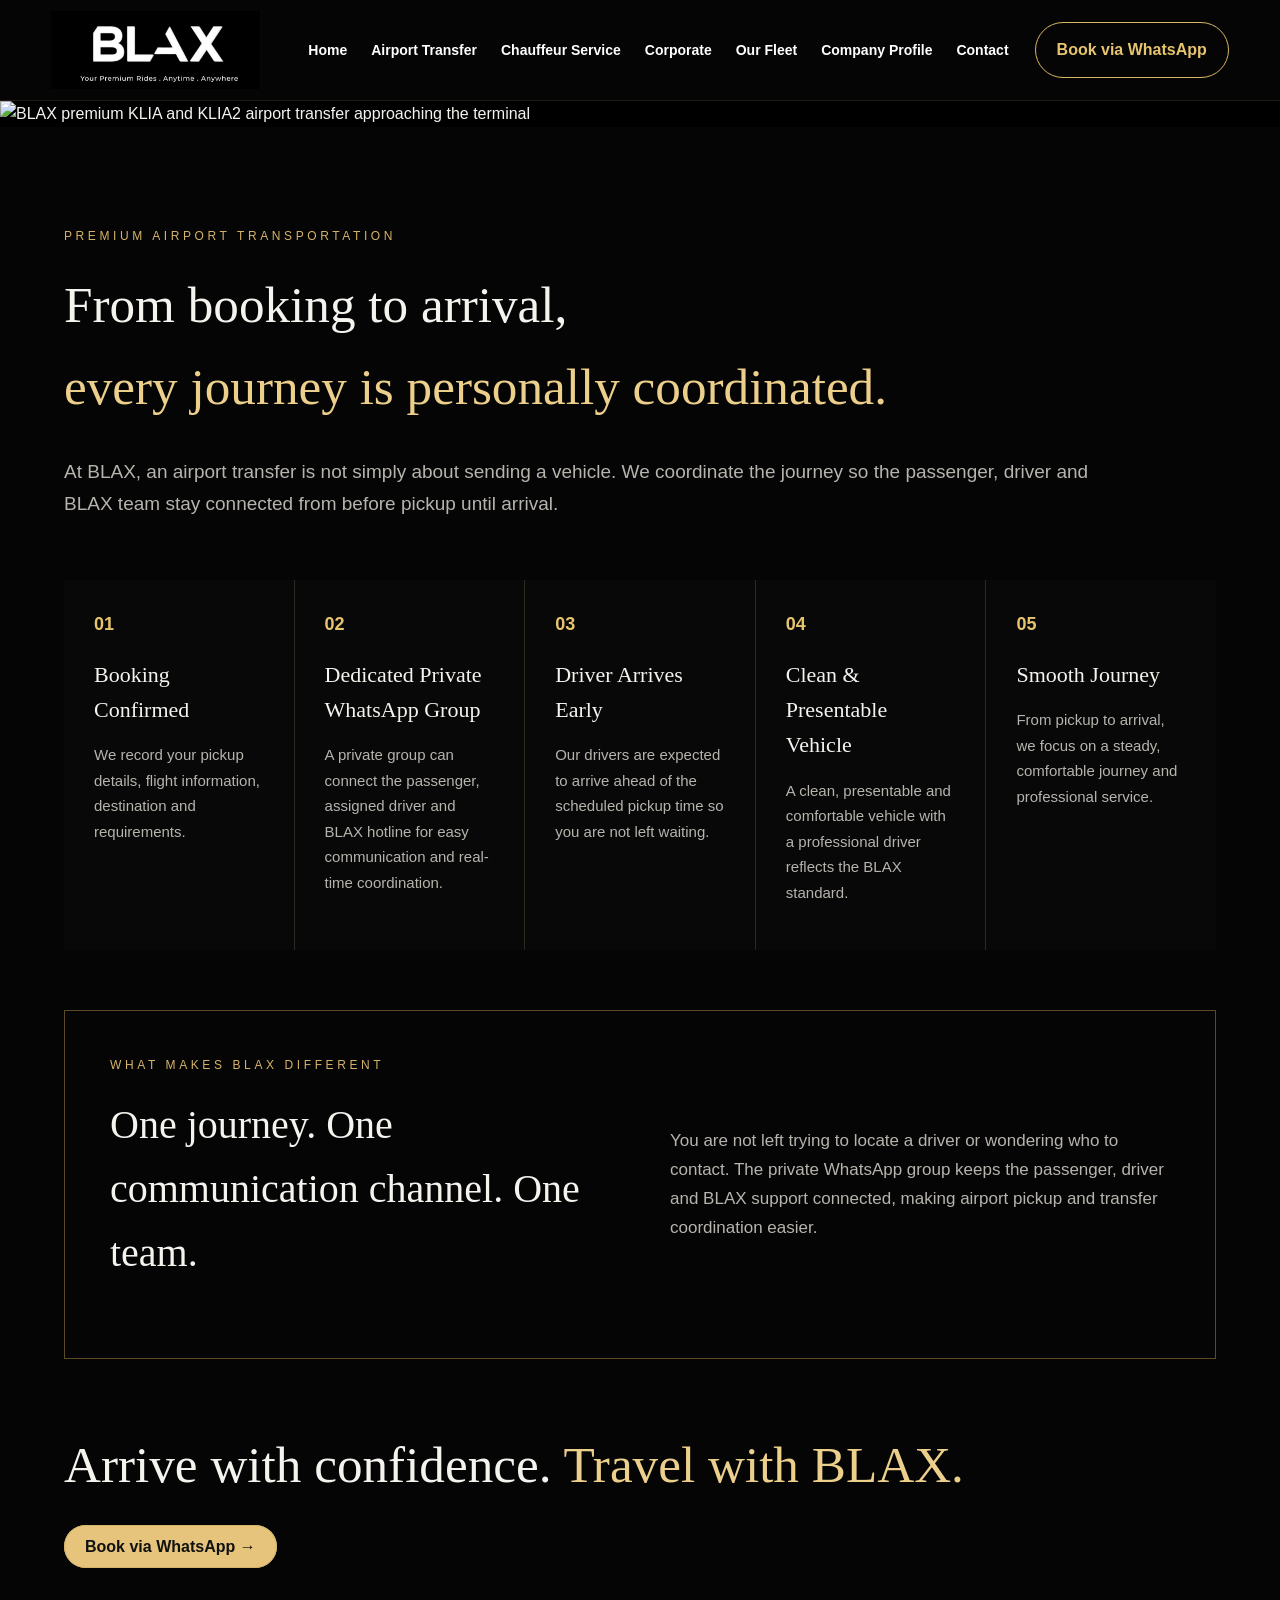
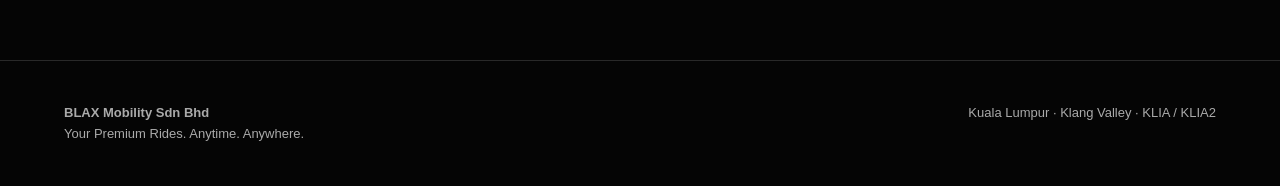
==== airport-transfer.html @ 83375ed2 "BLAX Website Version 6" ====
<!doctype html><html><head><meta charset="utf-8"><meta name="viewport" content="width=device-width,initial-scale=1"><title>KLIA Airport Transfer | BLAX Mobility</title><meta name="description" content="Pre-book a comfortable private airport ride between Kuala Lumpur, Klang Valley and KLIA / KLIA2."><link rel="stylesheet" href="styles.css"></head><body>
<header class="v6-header">
  <div class="v6-nav">
    <a class="v6-logo" href="index.html"><img src="assets/blax-logo.jpg" alt="BLAX Mobility"></a>
    <nav>
      <a href="index.html">Home</a>
      <a href="airport-transfer.html">Airport Transfer</a>
      <a href="chauffeur.html">Chauffeur Service</a>
      <a href="corporate.html">Corporate</a>
      <a href="fleet.html">Our Fleet</a>
      <a href="company-profile.html">Company Profile</a>
      <a href="contact.html">Contact</a>
    </nav>
    <a class="v6-wa" href="https://wa.me/60189708896?text=Hi%20BLAX%2C%20I%20would%20like%20to%20book%20a%20ride.%0APickup%3A%0ADestination%3A%0ADate%3A%0ATime%3A%0APassengers%3A">Book via WhatsApp</a>
  </div>
</header>
<main>
<section class="v6-visual-hero"><img src="assets/airport-transfer-premium.png" alt="BLAX premium KLIA and KLIA2 airport transfer approaching the terminal"></section>
<section class="v6-content"><div class="wrap content">
<div class="eyebrow">Premium Airport Transportation</div>
<h2>From booking to arrival,<br><span class="gold">every journey is personally coordinated.</span></h2>
<p>At BLAX, an airport transfer is not simply about sending a vehicle. We coordinate the journey so the passenger, driver and BLAX team stay connected from before pickup until arrival.</p>
<div class="v6-process">
<div><b>01</b><h3>Booking Confirmed</h3><p>We record your pickup details, flight information, destination and requirements.</p></div>
<div><b>02</b><h3>Dedicated Private WhatsApp Group</h3><p>A private group can connect the passenger, assigned driver and BLAX hotline for easy communication and real-time coordination.</p></div>
<div><b>03</b><h3>Driver Arrives Early</h3><p>Our drivers are expected to arrive ahead of the scheduled pickup time so you are not left waiting.</p></div>
<div><b>04</b><h3>Clean & Presentable Vehicle</h3><p>A clean, presentable and comfortable vehicle with a professional driver reflects the BLAX standard.</p></div>
<div><b>05</b><h3>Smooth Journey</h3><p>From pickup to arrival, we focus on a steady, comfortable journey and professional service.</p></div>
</div>
<div class="v6-difference"><div><div class="eyebrow">What Makes BLAX Different</div><h2>One journey. One communication channel. One team.</h2></div>
<p>You are not left trying to locate a driver or wondering who to contact. The private WhatsApp group keeps the passenger, driver and BLAX support connected, making airport pickup and transfer coordination easier.</p></div>
<h2 class="v6-final">Arrive with confidence. <span class="gold">Travel with BLAX.</span></h2>
<a class="btn primary" href="https://wa.me/60189708896?text=Hi%20BLAX%2C%20I%20would%20like%20to%20book%20a%20ride.%0APickup%3A%0ADestination%3A%0ADate%3A%0ATime%3A%0APassengers%3A">Book via WhatsApp →</a>
</div></section>
</main><footer><div class="wrap foot"><div><b>BLAX Mobility Sdn Bhd</b><br>Your Premium Rides. Anytime. Anywhere.</div><div>Kuala Lumpur · Klang Valley · KLIA / KLIA2</div></div></footer></body></html>
---- styles.css ----
*{box-sizing:border-box}body{margin:0;background:#050505;color:#f5f3ee;font-family:Arial,sans-serif;line-height:1.6}a{color:inherit;text-decoration:none}.wrap{width:min(1180px,92%);margin:auto}header{position:fixed;z-index:20;inset:0 0 auto;background:linear-gradient(#050505f5,#050505b0,transparent)}.nav{height:86px;display:flex;align-items:center;gap:25px}.brand{margin-right:auto}.brand img{width:150px;height:58px;object-fit:cover}nav{display:flex;gap:23px;font-size:14px}.book,.btn{border:1px solid #d6b36a;border-radius:30px;padding:12px 20px}.book{color:#f0d392}.primary{background:#e6c47b;color:#111;font-weight:bold}.hero{min-height:760px;display:flex;align-items:center;position:relative;background:#070707}.hero:before{content:"";position:absolute;inset:0;background:linear-gradient(90deg,#000 0%,#000d 36%,#0004 72%),url('assets/hero-concept.png') center/cover no-repeat}.hero:after{content:"";position:absolute;inset:auto 0 0;height:160px;background:linear-gradient(transparent,#050505)}.hero-content{position:relative;z-index:2;max-width:730px;padding-top:80px}.eyebrow{color:#d6b36a;letter-spacing:.3em;text-transform:uppercase;font-size:12px}h1,h2,h3{font-family:Georgia,serif;font-weight:400}h1{font-size:68px;line-height:1.03;margin:18px 0}.gold{color:#edcf8c}.hero p{font-size:19px;color:#ddd}.actions{display:flex;gap:14px;margin:30px 0 42px}.trust{display:grid;grid-template-columns:repeat(4,1fr);gap:18px;font-size:13px}.trust strong{display:block}.trust span,p{color:#b7b4ae}section{padding:90px 0}.section-head{text-align:center;max-width:760px;margin:0 auto 50px}.section-head h2{font-size:45px;margin:10px}.services{display:grid;grid-template-columns:repeat(4,1fr);border-block:1px solid #292929}.service{padding:35px 25px;border-right:1px solid #292929}.service:last-child{border:0}.service h3{font-size:24px}.icon,.learn{color:#e3c27b}.split{display:grid;grid-template-columns:1fr 1fr;gap:60px;align-items:center}.photo{height:450px;border:1px solid #302919;background:radial-gradient(circle at 60% 35%,#423318,#0a0a0a 60%);display:grid;place-items:center;color:#b89b60;letter-spacing:.18em;font-size:12px}.copy h2{font-size:46px;line-height:1.1}.fleet{background:#090909}.fleet-grid{display:grid;grid-template-columns:repeat(4,1fr);gap:18px}.car{border:1px solid #292929;padding:20px}.car-img{height:135px;background:#0c0c0c;display:grid;place-items:center;color:#7d6b47;font-size:11px;margin:-20px -20px 18px}.profile{background:linear-gradient(120deg,#090909,#151109)}.profile-card{border:1px solid #302919;padding:48px;display:grid;grid-template-columns:1.2fr .8fr;gap:50px}.profile-card h2{font-size:44px}.fact{border-top:1px solid #292929;padding:15px 0}.fact span{display:block;color:#aaa;font-size:12px}.cta{text-align:center;padding:105px 0;background:radial-gradient(circle,#251c0d,#070707 55%)}.cta h2{font-size:50px}.page-hero{padding:180px 0 90px;background:radial-gradient(circle at 75% 30%,#30230e,#080808 45%)}.page-hero h1{font-size:58px}.content{max-width:850px}.content h2{font-size:36px}footer{padding:42px 0;border-top:1px solid #292929;color:#aaa;font-size:13px}.foot{display:flex;justify-content:space-between}@media(max-width:900px){nav{display:none}h1{font-size:48px}.trust,.services,.fleet-grid{grid-template-columns:1fr 1fr}.split,.profile-card{grid-template-columns:1fr}}@media(max-width:560px){h1{font-size:40px}.trust,.services,.fleet-grid{grid-template-columns:1fr}.actions{flex-direction:column;align-items:flex-start}.service{border-right:0;border-bottom:1px solid #292929}}
/* BLAX V2 full-screen premium overrides */
.wrap{width:100%;max-width:none;padding-left:5vw;padding-right:5vw}
.nav{height:118px}
.brand img{width:245px;height:92px}
.hero{min-height:100vh}
.hero:before{background:radial-gradient(circle at 78% 42%,#38280f 0,#11100d 28%,#050505 68%)}
.hero-content{max-width:1050px;padding-top:115px}
h1{font-size:clamp(68px,6vw,108px);line-height:.98}
.hero p{font-size:21px;max-width:800px}
section{padding:120px 0}
.section-head{max-width:1000px}
.section-head h2{font-size:clamp(50px,4vw,72px)}
.services{width:100%}
.service{padding:52px 38px;min-height:330px}
.split{gap:7vw}
.photo{height:650px}
.copy h2{font-size:clamp(52px,4.5vw,80px)}
.fleet-grid{gap:24px}
.car{min-height:360px}
.car-img{height:220px}
.profile-card{padding:70px;gap:70px}
.profile-card h2{font-size:clamp(52px,4vw,74px)}
.cta{min-height:620px}
.cta h2{font-size:clamp(58px,5vw,90px)}
@media(max-width:900px){.brand img{width:175px;height:66px}.hero-content{max-width:100%}h1{font-size:48px}.photo{height:420px}}

/* V3 signature hero — exact approved visual */
.signature-hero{position:relative;width:100%;padding:0;background:#000;overflow:hidden}
.signature-hero>img{display:block;width:100%;height:auto;min-height:100vh;object-fit:cover;object-position:top center}
.signature-wa{position:absolute;display:block;z-index:5;border-radius:999px}
.signature-wa-top{top:1.7%;right:4.1%;width:14.5%;height:6.4%}
.signature-wa-main{top:43.0%;left:4.7%;width:16.7%;height:7.0%}
.seo-hero-copy{position:absolute;width:1px;height:1px;overflow:hidden;clip:rect(0,0,0,0);white-space:nowrap}
.about-v3{padding:105px 0}
.about-v3 .about-grid{align-items:center}
.about-v3 .about-visual{min-height:520px;text-align:center}
.about-visual span{display:block;color:#d9b663;letter-spacing:.3em;font-size:13px;margin-bottom:22px}
.about-visual strong{display:block;font-family:Georgia,serif;font-size:42px;font-weight:400;line-height:1.15;color:#f7f4ed}
@media(max-width:900px){
 .signature-hero>img{min-height:0;width:150%;max-width:none;transform:translateX(-17%)}
 .signature-wa-top{top:1.7%;right:0;width:22%;height:6%}
 .signature-wa-main{top:43%;left:0;width:25%;height:7%}
 .about-v3 .about-visual{min-height:360px}
}

/* BLAX V4 — same signature background with real clickable website UI */
.v4-header{position:absolute;top:0;left:0;right:0;z-index:100;background:linear-gradient(180deg,rgba(0,0,0,.92),rgba(0,0,0,.60),transparent)}
.v4-nav{height:118px;width:100%;padding:0 4vw;display:flex;align-items:center;gap:28px}
.v4-brand{margin-right:auto;display:block;position:relative;z-index:3}
.v4-brand img{display:block;width:245px;height:92px;object-fit:cover;object-position:center}
.v4-links{display:flex;align-items:center;gap:clamp(16px,1.45vw,30px);font-size:15px;white-space:nowrap}
.v4-links a{color:#fff;transition:.2s}.v4-links a:hover{color:#f0d28b}
.v4-top-wa{border:1px solid #d9b663;color:#f0d28b;border-radius:999px;padding:14px 22px;white-space:nowrap}
.v4-hero{position:relative;min-height:100vh;padding:0;overflow:hidden;background:#030303}
.v4-bg{position:absolute;inset:0;background-image:url("assets/blax-signature-hero.png");background-size:cover;background-position:center top}
.v4-shade{position:absolute;inset:0;background:linear-gradient(90deg,rgba(0,0,0,.96) 0%,rgba(0,0,0,.80) 31%,rgba(0,0,0,.28) 58%,rgba(0,0,0,.08) 100%)}
.v4-copy{position:relative;z-index:5;width:min(920px,58vw);padding-top:clamp(245px,26vh,330px);margin-left:5vw}
.v4-copy .eyebrow{font-size:14px;letter-spacing:.34em}
.v4-copy h1{font-size:clamp(68px,5.8vw,108px);line-height:.98;margin:25px 0 28px;color:#f7f4ed;text-shadow:0 3px 22px rgba(0,0,0,.65)}
.v4-copy h1 span{color:#f0d28b}
.v4-copy p{max-width:800px;color:#eee;font-size:clamp(18px,1.2vw,22px);line-height:1.55;text-shadow:0 2px 12px #000}
.v4-actions{display:flex;gap:16px;margin-top:34px}
.v4-primary,.v4-secondary{border-radius:999px;padding:16px 26px;font-weight:700}
.v4-primary{background:linear-gradient(135deg,#f0d28b,#d7ad55);color:#111}
.v4-secondary{border:1px solid #d9b663;color:#fff;background:rgba(0,0,0,.38)}
@media(max-width:1150px){.v4-links{display:none}.v4-copy{width:78vw}.v4-brand img{width:190px;height:72px}}
@media(max-width:700px){.v4-nav{height:90px}.v4-brand img{width:160px;height:60px}.v4-top-wa{font-size:12px;padding:10px 13px}.v4-bg{background-position:62% top}.v4-shade{background:rgba(0,0,0,.62)}.v4-copy{width:90vw;margin-left:5vw;padding-top:190px}.v4-copy h1{font-size:48px}.v4-actions{flex-direction:column;align-items:flex-start}}

/* V5: all hero/navigation controls are real HTML links */
.live-header{position:absolute;z-index:1000;top:0;left:0;right:0;background:linear-gradient(180deg,rgba(0,0,0,.96),rgba(0,0,0,.72),transparent)}
.live-nav{height:112px;padding:0 3.5vw;display:flex;align-items:center;gap:26px}
.live-logo{margin-right:auto;display:block}.live-logo img{width:235px;height:88px;display:block;object-fit:cover}
.live-links{display:flex;align-items:center;gap:clamp(15px,1.35vw,27px);white-space:nowrap}
.live-links a{font:600 15px/1 Arial,sans-serif;color:#fff;padding:14px 0;border-bottom:2px solid transparent}
.live-links a:hover{color:#f0d28b;border-bottom-color:#d9b663}
.live-wa-top{font:700 15px Arial,sans-serif;color:#f0d28b;border:1px solid #d9b663;border-radius:999px;padding:15px 23px;white-space:nowrap}
.live-hero{position:relative;min-height:100vh;padding:0;background:#030303;overflow:hidden}
.live-photo{position:absolute;inset:0;background:url("assets/blax-hero-clean.jpg") center/cover no-repeat;transform:scale(1.03)}
.live-overlay{position:absolute;inset:0;background:linear-gradient(90deg,rgba(0,0,0,.98) 0%,rgba(0,0,0,.90) 28%,rgba(0,0,0,.44) 55%,rgba(0,0,0,.08) 100%)}
.live-copy{position:relative;z-index:5;margin-left:4.5vw;padding-top:230px;width:min(940px,58vw)}
.live-copy h1{font-size:clamp(70px,5.9vw,110px);line-height:.98;margin:24px 0 28px;color:#f8f5ef;text-shadow:0 3px 18px #000}
.live-copy h1 span{color:#f0d28b}.live-copy p{font-size:21px;line-height:1.55;max-width:780px;color:#f1f1ef;text-shadow:0 2px 12px #000}
.live-actions{display:flex;gap:16px;margin:34px 0 50px}.live-primary,.live-secondary{font-weight:800;border-radius:999px;padding:16px 27px}
.live-primary{background:linear-gradient(135deg,#f0d28b,#d7ad55);color:#111}.live-secondary{border:1px solid #d9b663;background:rgba(0,0,0,.48);color:#fff}
.live-trust{display:grid;grid-template-columns:repeat(4,1fr);gap:28px;max-width:980px}.live-trust b{display:block;color:#fff}.live-trust small{display:block;color:#c7c4bc;margin-top:5px}
@media(max-width:1180px){.live-links{display:none}.live-copy{width:80vw}.live-logo img{width:190px;height:72px}}
@media(max-width:700px){.live-nav{height:88px}.live-logo img{width:155px;height:58px}.live-wa-top{font-size:11px;padding:10px 12px}.live-photo{background-position:64% center}.live-overlay{background:rgba(0,0,0,.64)}.live-copy{width:90vw;margin-left:5vw;padding-top:175px}.live-copy h1{font-size:47px}.live-copy p{font-size:17px}.live-actions{flex-direction:column;align-items:flex-start}.live-trust{grid-template-columns:1fr 1fr}}

/* BLAX V6 interior-page system */
.v6-header{position:relative;z-index:100;background:#050505;border-bottom:1px solid #201d17}
.v6-nav{min-height:100px;padding:0 4vw;display:flex;align-items:center;gap:26px}
.v6-logo{margin-right:auto}.v6-logo img{width:210px;height:78px;object-fit:cover;display:block}
.v6-nav nav{display:flex;gap:24px;align-items:center;white-space:nowrap}
.v6-nav nav a{color:#fff;font:600 14px Arial,sans-serif}.v6-nav nav a:hover{color:#e7c46e}
.v6-wa{border:1px solid #d9b663;color:#e7c46e;border-radius:999px;padding:14px 21px;font-weight:700;white-space:nowrap}
.v6-visual-hero{padding:0;background:#000}.v6-visual-hero img{display:block;width:100%;height:auto}
.v6-content{padding:100px 0;background:#050505}.v6-content .content{max-width:1500px}
.v6-content h2{font-size:clamp(46px,4vw,72px);margin:18px 0 28px}.v6-content p{font-size:19px;line-height:1.7;max-width:1050px}
.v6-three{display:grid;grid-template-columns:repeat(3,1fr);gap:1px;background:#2c2923;margin:55px 0}
.v6-three>div{background:#080808;padding:38px}.v6-three h3{font-size:26px}
.v6-process{display:grid;grid-template-columns:repeat(5,1fr);gap:1px;background:#2c2923;margin:60px 0}
.v6-process>div{background:#080808;padding:30px}.v6-process b{color:#e7c46e;font-size:18px}.v6-process h3{font-size:22px;margin:18px 0 10px}.v6-process p{font-size:15px}
.v6-difference{border:1px solid #5c4a25;padding:45px;display:grid;grid-template-columns:1fr 1fr;gap:60px;align-items:center;margin:50px 0}
.v6-difference h2{font-size:40px}.v6-difference p{font-size:17px}
.v6-final{margin-top:65px!important}
.v6-fleet{display:grid;grid-template-columns:repeat(4,1fr);gap:1px;background:#2c2923;margin:55px 0}
.v6-fleet>div{background:#080808;padding:35px}.v6-fleet h3{font-size:28px;margin-bottom:8px}.v6-fleet strong{display:block;color:#e7c46e;text-transform:uppercase;letter-spacing:.14em;margin-bottom:20px}.v6-fleet p{font-size:16px}
@media(max-width:1000px){.v6-nav nav{display:none}.v6-three,.v6-process,.v6-fleet{grid-template-columns:1fr 1fr}.v6-difference{grid-template-columns:1fr}}
@media(max-width:650px){.v6-logo img{width:155px;height:58px}.v6-wa{font-size:11px;padding:10px}.v6-three,.v6-process,.v6-fleet{grid-template-columns:1fr}.v6-content{padding:65px 0}}
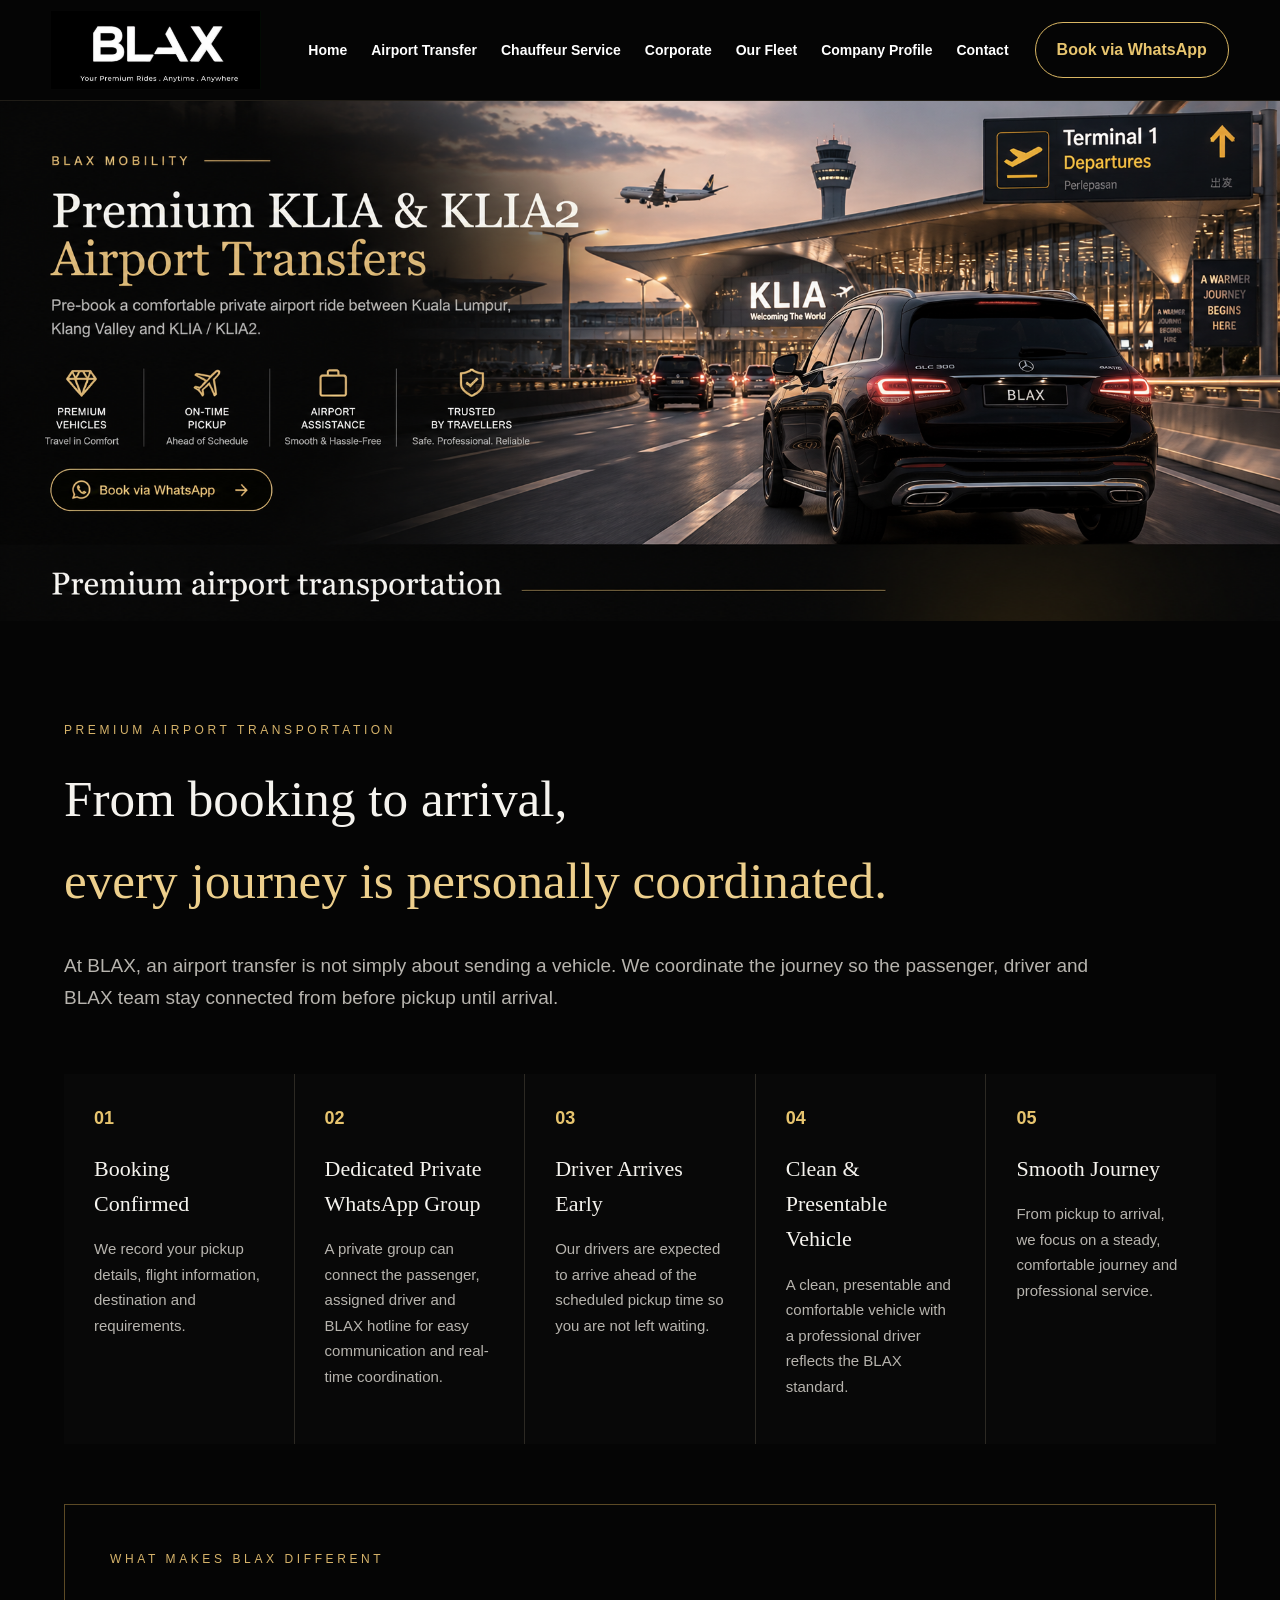
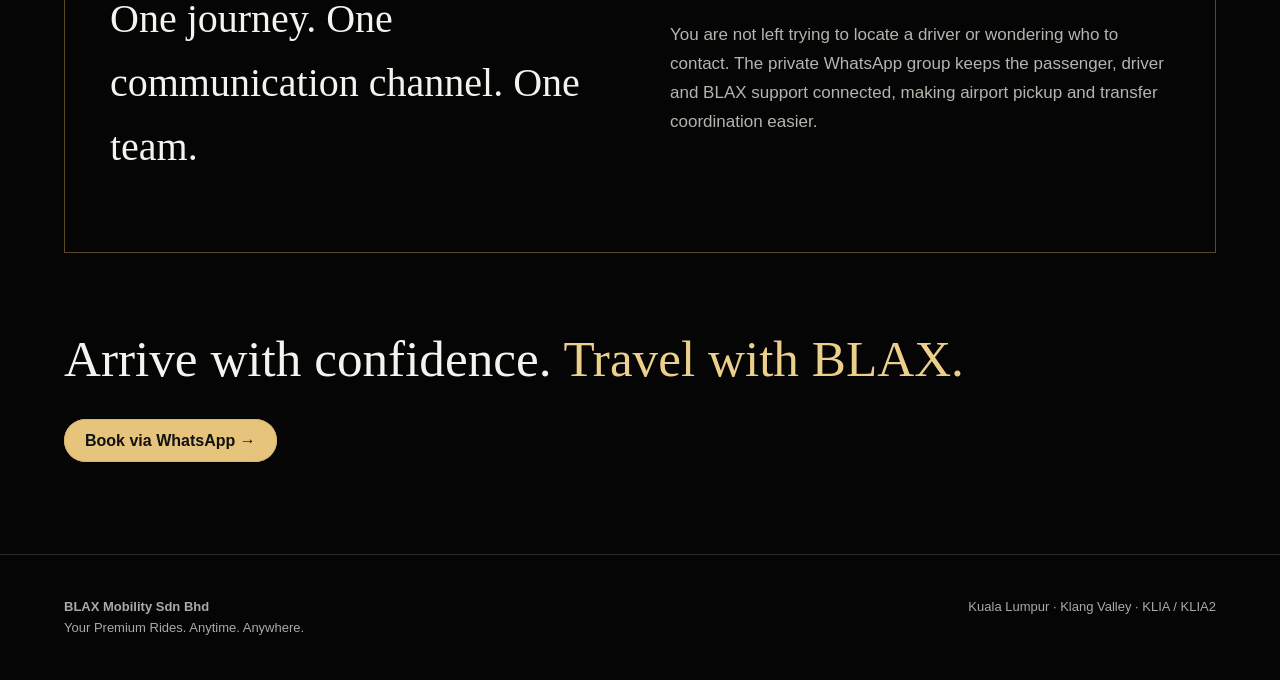
==== commit b1602ff6: "BLAX Version 6.1 - Fix Premium Images" ====
--- a/airport-transfer.html
+++ b/airport-transfer.html
@@ -15,7 +15,7 @@
   </div>
 </header>
 <main>
-<section class="v6-visual-hero"><img src="assets/airport-transfer-premium.png" alt="BLAX premium KLIA and KLIA2 airport transfer approaching the terminal"></section>
+<section class="v6-visual-hero"><img src="airport-transfer-premium.png" alt="BLAX premium KLIA and KLIA2 airport transfer approaching the terminal"></section>
 <section class="v6-content"><div class="wrap content">
 <div class="eyebrow">Premium Airport Transportation</div>
 <h2>From booking to arrival,<br><span class="gold">every journey is personally coordinated.</span></h2>
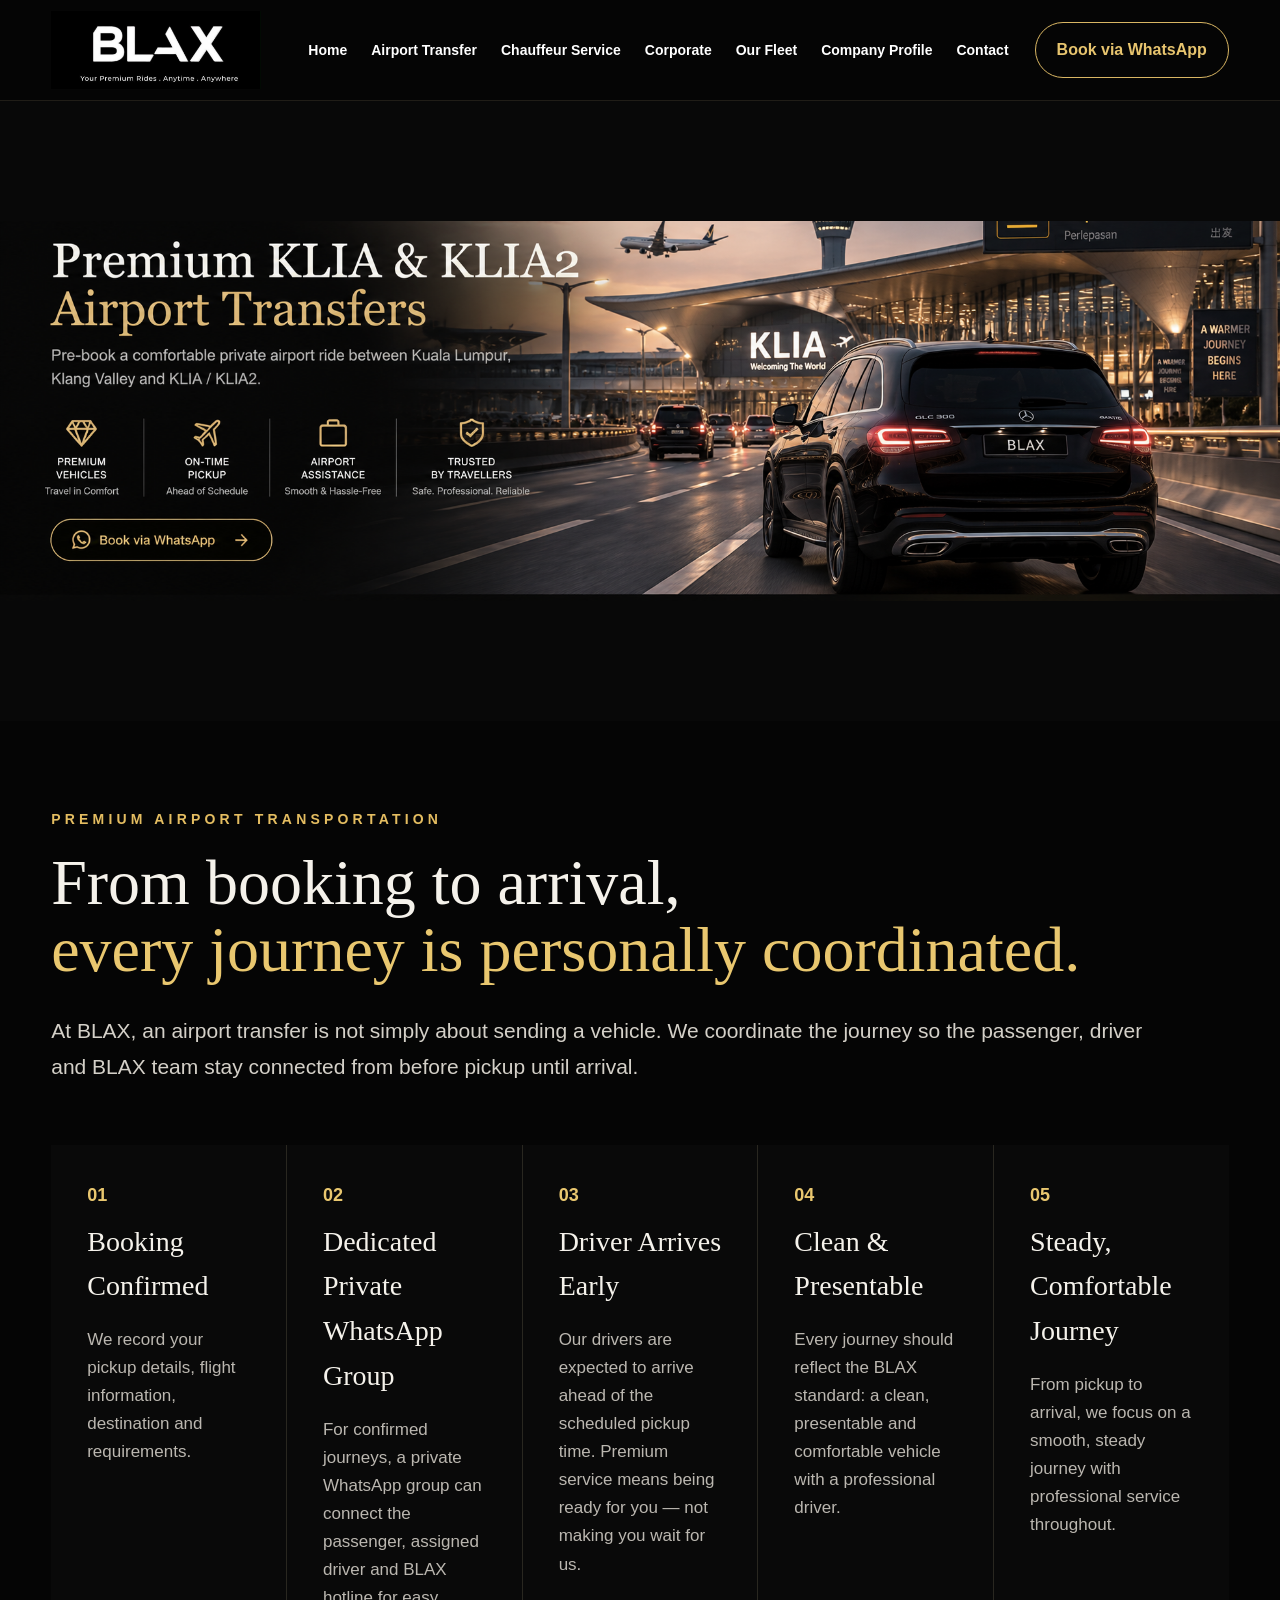
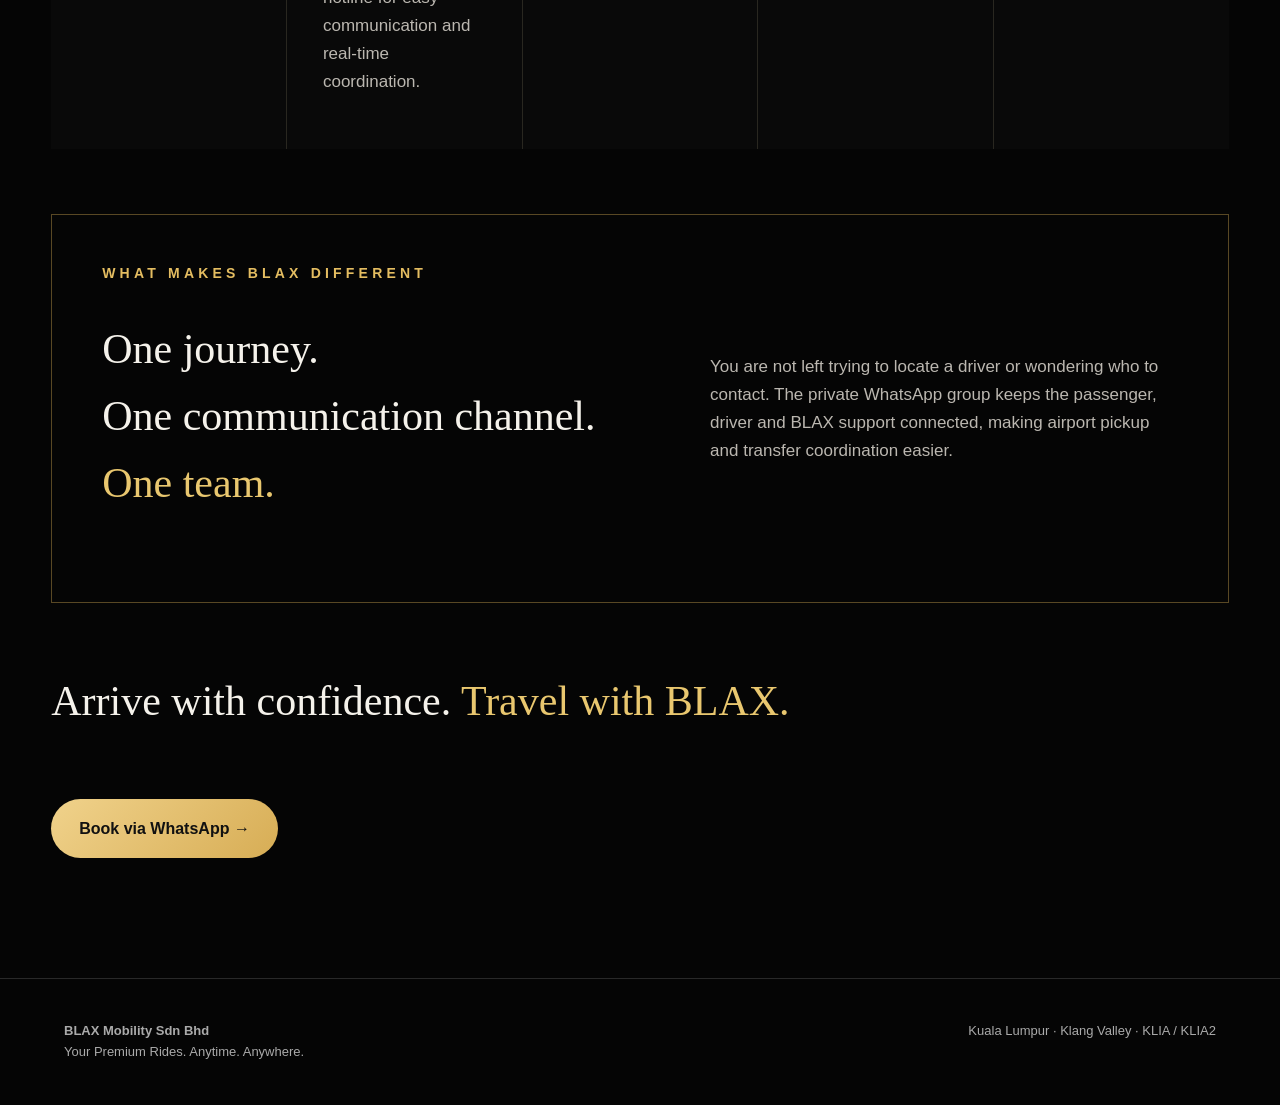
==== commit 60b7fe9b: "BLAX Version 7 - Photos and Full Content Fix" ====
--- a/airport-transfer.html
+++ b/airport-transfer.html
@@ -14,22 +14,27 @@
     <a class="v6-wa" href="https://wa.me/60189708896?text=Hi%20BLAX%2C%20I%20would%20like%20to%20book%20a%20ride.%0APickup%3A%0ADestination%3A%0ADate%3A%0ATime%3A%0APassengers%3A">Book via WhatsApp</a>
   </div>
 </header>
+
 <main>
-<section class="v6-visual-hero"><img src="airport-transfer-premium.png" alt="BLAX premium KLIA and KLIA2 airport transfer approaching the terminal"></section>
-<section class="v6-content"><div class="wrap content">
-<div class="eyebrow">Premium Airport Transportation</div>
-<h2>From booking to arrival,<br><span class="gold">every journey is personally coordinated.</span></h2>
-<p>At BLAX, an airport transfer is not simply about sending a vehicle. We coordinate the journey so the passenger, driver and BLAX team stay connected from before pickup until arrival.</p>
-<div class="v6-process">
-<div><b>01</b><h3>Booking Confirmed</h3><p>We record your pickup details, flight information, destination and requirements.</p></div>
-<div><b>02</b><h3>Dedicated Private WhatsApp Group</h3><p>A private group can connect the passenger, assigned driver and BLAX hotline for easy communication and real-time coordination.</p></div>
-<div><b>03</b><h3>Driver Arrives Early</h3><p>Our drivers are expected to arrive ahead of the scheduled pickup time so you are not left waiting.</p></div>
-<div><b>04</b><h3>Clean & Presentable Vehicle</h3><p>A clean, presentable and comfortable vehicle with a professional driver reflects the BLAX standard.</p></div>
-<div><b>05</b><h3>Smooth Journey</h3><p>From pickup to arrival, we focus on a steady, comfortable journey and professional service.</p></div>
+<section class="v7-photo" style="width:100%;height:620px;overflow:hidden;background:#080808;">
+<img src="airport-transfer-premium.png?v=7" alt="BLAX premium chauffeur arriving at KLIA airport" style="display:block;width:100%;height:100%;object-fit:cover;object-position:center;">
+</section>
+<section class="v7-body"><div class="v7-wrap">
+<div class="eyebrow">PREMIUM AIRPORT TRANSPORTATION</div>
+<h1>From booking to arrival,<br><span>every journey is personally coordinated.</span></h1>
+<p class="lead">At BLAX, an airport transfer is not simply about sending a vehicle. We coordinate the journey so the passenger, driver and BLAX team stay connected from before pickup until arrival.</p>
+<div class="v7-process">
+<article><b>01</b><h2>Booking Confirmed</h2><p>We record your pickup details, flight information, destination and requirements.</p></article>
+<article><b>02</b><h2>Dedicated Private WhatsApp Group</h2><p>For confirmed journeys, a private WhatsApp group can connect the passenger, assigned driver and BLAX hotline for easy communication and real-time coordination.</p></article>
+<article><b>03</b><h2>Driver Arrives Early</h2><p>Our drivers are expected to arrive ahead of the scheduled pickup time. Premium service means being ready for you — not making you wait for us.</p></article>
+<article><b>04</b><h2>Clean & Presentable</h2><p>Every journey should reflect the BLAX standard: a clean, presentable and comfortable vehicle with a professional driver.</p></article>
+<article><b>05</b><h2>Steady, Comfortable Journey</h2><p>From pickup to arrival, we focus on a smooth, steady journey with professional service throughout.</p></article>
 </div>
-<div class="v6-difference"><div><div class="eyebrow">What Makes BLAX Different</div><h2>One journey. One communication channel. One team.</h2></div>
-<p>You are not left trying to locate a driver or wondering who to contact. The private WhatsApp group keeps the passenger, driver and BLAX support connected, making airport pickup and transfer coordination easier.</p></div>
-<h2 class="v6-final">Arrive with confidence. <span class="gold">Travel with BLAX.</span></h2>
-<a class="btn primary" href="https://wa.me/60189708896?text=Hi%20BLAX%2C%20I%20would%20like%20to%20book%20a%20ride.%0APickup%3A%0ADestination%3A%0ADate%3A%0ATime%3A%0APassengers%3A">Book via WhatsApp →</a>
+<div class="v7-highlight">
+<div><div class="eyebrow">WHAT MAKES BLAX DIFFERENT</div><h2>One journey.<br>One communication channel.<br><span>One team.</span></h2></div>
+<p>You are not left trying to locate a driver or wondering who to contact. The private WhatsApp group keeps the passenger, driver and BLAX support connected, making airport pickup and transfer coordination easier.</p>
+</div>
+<h2 class="closing">Arrive with confidence. <span>Travel with BLAX.</span></h2>
+<a class="v7-btn" href="https://wa.me/60189708896?text=Hi%20BLAX%2C%20I%20would%20like%20to%20book%20a%20ride.%0APickup%3A%0ADestination%3A%0ADate%3A%0ATime%3A%0APassengers%3A">Book via WhatsApp →</a>
 </div></section>
 </main><footer><div class="wrap foot"><div><b>BLAX Mobility Sdn Bhd</b><br>Your Premium Rides. Anytime. Anywhere.</div><div>Kuala Lumpur · Klang Valley · KLIA / KLIA2</div></div></footer></body></html>
--- a/styles.css
+++ b/styles.css
@@ -108,3 +108,25 @@
 .v6-fleet>div{background:#080808;padding:35px}.v6-fleet h3{font-size:28px;margin-bottom:8px}.v6-fleet strong{display:block;color:#e7c46e;text-transform:uppercase;letter-spacing:.14em;margin-bottom:20px}.v6-fleet p{font-size:16px}
 @media(max-width:1000px){.v6-nav nav{display:none}.v6-three,.v6-process,.v6-fleet{grid-template-columns:1fr 1fr}.v6-difference{grid-template-columns:1fr}}
 @media(max-width:650px){.v6-logo img{width:155px;height:58px}.v6-wa{font-size:11px;padding:10px}.v6-three,.v6-process,.v6-fleet{grid-template-columns:1fr}.v6-content{padding:65px 0}}
+
+/* BLAX V7 corrected visible content */
+.v7-body{background:#050505;padding:90px 0 120px;color:#eee}
+.v7-wrap{width:min(1480px,92%);margin:auto}
+.v7-wrap .eyebrow{color:#e4bd61;letter-spacing:.30em;font:700 14px Arial,sans-serif;margin-bottom:22px}
+.v7-wrap h1{font-family:Georgia,serif;font-size:clamp(48px,5vw,82px);line-height:1.05;margin:0 0 30px;color:#f5f2eb}
+.v7-wrap h1 span,.v7-wrap h2 span,.closing span{color:#e9c76f}
+.v7-wrap .lead{font-size:21px;line-height:1.7;max-width:1100px;color:#d4d0c8}
+.v7-wrap p{font-size:17px;line-height:1.65;color:#bbb7b0}
+.v7-grid{display:grid;gap:1px;background:#292720;margin:55px 0}
+.v7-grid.three{grid-template-columns:repeat(3,1fr)}
+.v7-grid.fleet{grid-template-columns:repeat(4,1fr)}
+.v7-grid article,.v7-process article{background:#090909;padding:36px}
+.v7-grid h2,.v7-process h2{font-family:Georgia,serif;font-size:28px;color:#f5f2eb;margin:10px 0 16px}
+.v7-grid .tag{color:#e9c76f;letter-spacing:.16em;font-size:12px;font-weight:700}
+.v7-process{display:grid;grid-template-columns:repeat(5,1fr);gap:1px;background:#292720;margin:60px 0}
+.v7-process b{color:#e9c76f;font-size:18px}
+.v7-highlight{display:grid;grid-template-columns:1.15fr 1fr;gap:70px;align-items:center;border:1px solid #594824;padding:50px;margin:65px 0}
+.v7-highlight h2,.closing{font-family:Georgia,serif;font-size:42px;color:#f5f2eb}
+.v7-btn{display:inline-block;margin-top:28px;padding:17px 28px;border-radius:999px;background:linear-gradient(135deg,#f0d28b,#d7ad55);color:#111!important;font-weight:800}
+@media(max-width:1000px){.v7-photo{height:430px!important}.v7-grid.three,.v7-grid.fleet,.v7-process{grid-template-columns:1fr 1fr}.v7-highlight{grid-template-columns:1fr}}
+@media(max-width:650px){.v7-photo{height:300px!important}.v7-grid.three,.v7-grid.fleet,.v7-process{grid-template-columns:1fr}.v7-body{padding:60px 0}.v7-wrap .lead{font-size:18px}}
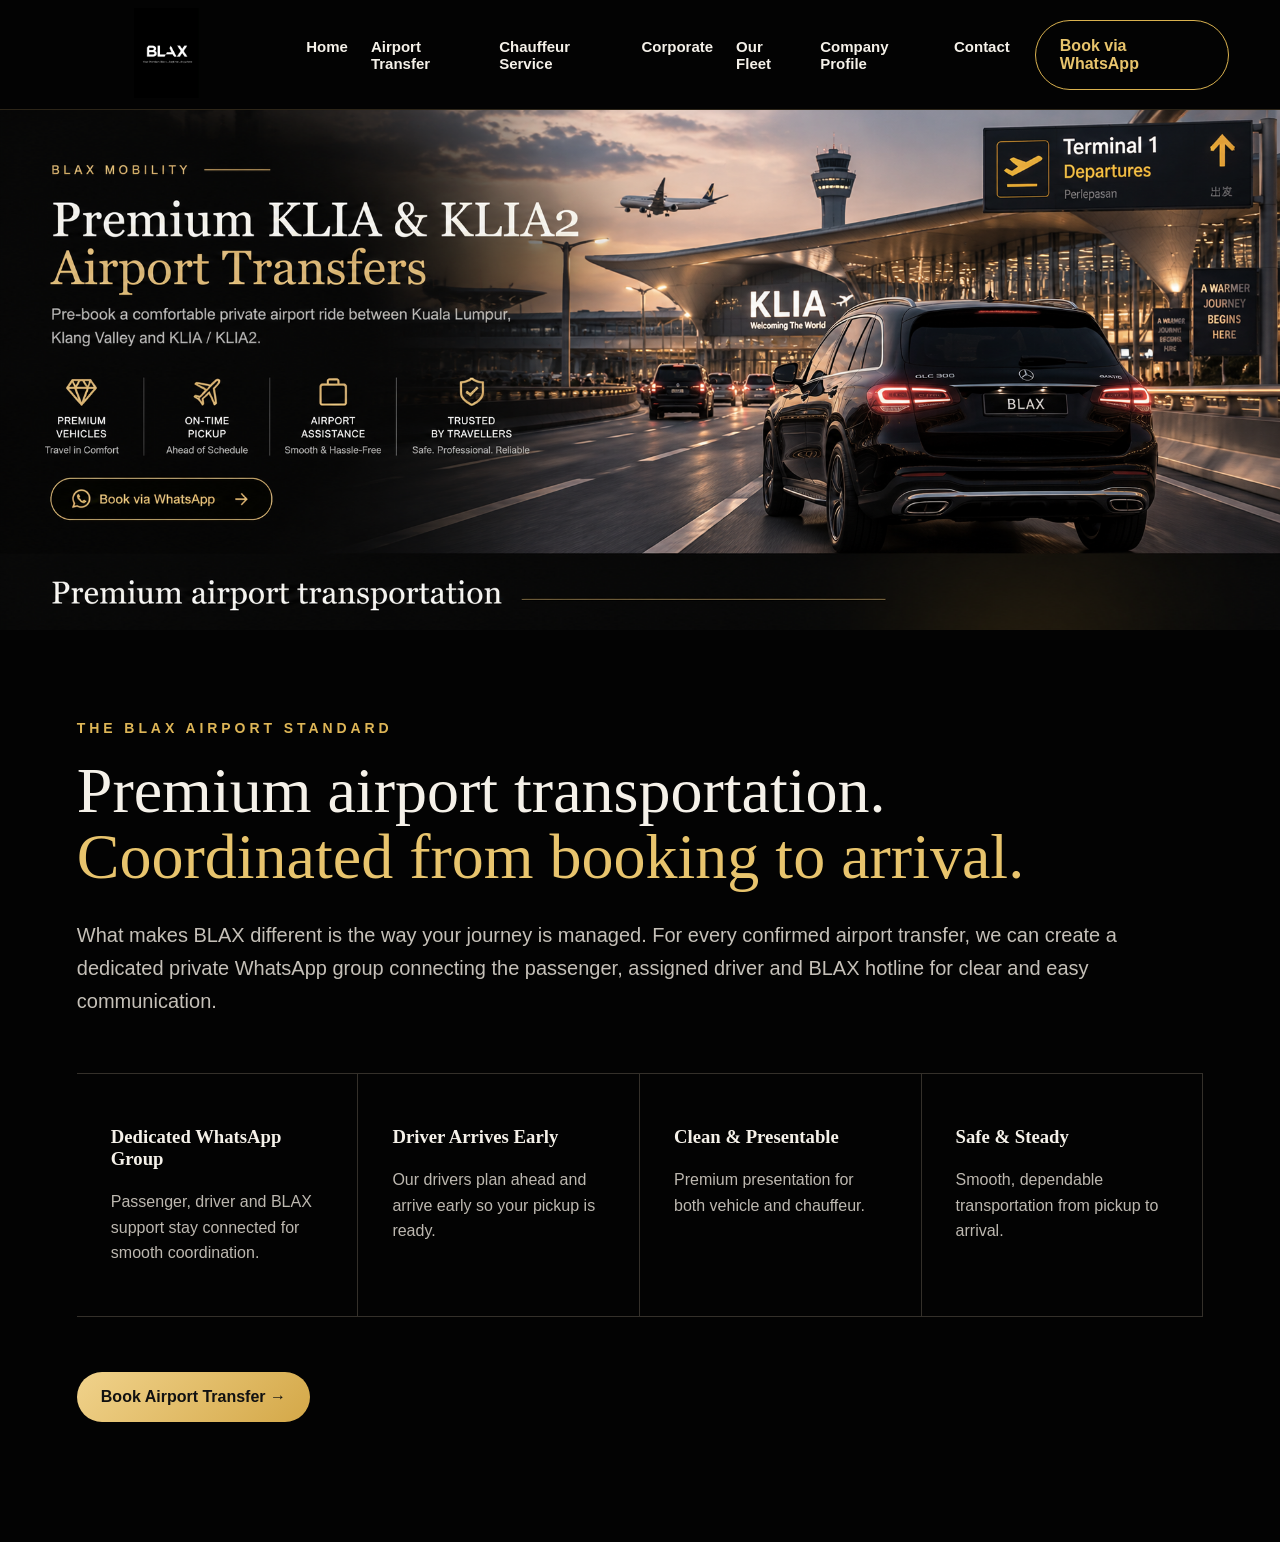
==== commit da7fb57e: "BLAX Master Version 9 - Complete Website Update" ====
--- a/airport-transfer.html
+++ b/airport-transfer.html
@@ -1,40 +1 @@
-<!doctype html><html><head><meta charset="utf-8"><meta name="viewport" content="width=device-width,initial-scale=1"><title>KLIA Airport Transfer | BLAX Mobility</title><meta name="description" content="Pre-book a comfortable private airport ride between Kuala Lumpur, Klang Valley and KLIA / KLIA2."><link rel="stylesheet" href="styles.css"></head><body>
-<header class="v6-header">
-  <div class="v6-nav">
-    <a class="v6-logo" href="index.html"><img src="assets/blax-logo.jpg" alt="BLAX Mobility"></a>
-    <nav>
-      <a href="index.html">Home</a>
-      <a href="airport-transfer.html">Airport Transfer</a>
-      <a href="chauffeur.html">Chauffeur Service</a>
-      <a href="corporate.html">Corporate</a>
-      <a href="fleet.html">Our Fleet</a>
-      <a href="company-profile.html">Company Profile</a>
-      <a href="contact.html">Contact</a>
-    </nav>
-    <a class="v6-wa" href="https://wa.me/60189708896?text=Hi%20BLAX%2C%20I%20would%20like%20to%20book%20a%20ride.%0APickup%3A%0ADestination%3A%0ADate%3A%0ATime%3A%0APassengers%3A">Book via WhatsApp</a>
-  </div>
-</header>
-
-<main>
-<section class="v7-photo" style="width:100%;height:620px;overflow:hidden;background:#080808;">
-<img src="airport-transfer-premium.png?v=7" alt="BLAX premium chauffeur arriving at KLIA airport" style="display:block;width:100%;height:100%;object-fit:cover;object-position:center;">
-</section>
-<section class="v7-body"><div class="v7-wrap">
-<div class="eyebrow">PREMIUM AIRPORT TRANSPORTATION</div>
-<h1>From booking to arrival,<br><span>every journey is personally coordinated.</span></h1>
-<p class="lead">At BLAX, an airport transfer is not simply about sending a vehicle. We coordinate the journey so the passenger, driver and BLAX team stay connected from before pickup until arrival.</p>
-<div class="v7-process">
-<article><b>01</b><h2>Booking Confirmed</h2><p>We record your pickup details, flight information, destination and requirements.</p></article>
-<article><b>02</b><h2>Dedicated Private WhatsApp Group</h2><p>For confirmed journeys, a private WhatsApp group can connect the passenger, assigned driver and BLAX hotline for easy communication and real-time coordination.</p></article>
-<article><b>03</b><h2>Driver Arrives Early</h2><p>Our drivers are expected to arrive ahead of the scheduled pickup time. Premium service means being ready for you — not making you wait for us.</p></article>
-<article><b>04</b><h2>Clean & Presentable</h2><p>Every journey should reflect the BLAX standard: a clean, presentable and comfortable vehicle with a professional driver.</p></article>
-<article><b>05</b><h2>Steady, Comfortable Journey</h2><p>From pickup to arrival, we focus on a smooth, steady journey with professional service throughout.</p></article>
-</div>
-<div class="v7-highlight">
-<div><div class="eyebrow">WHAT MAKES BLAX DIFFERENT</div><h2>One journey.<br>One communication channel.<br><span>One team.</span></h2></div>
-<p>You are not left trying to locate a driver or wondering who to contact. The private WhatsApp group keeps the passenger, driver and BLAX support connected, making airport pickup and transfer coordination easier.</p>
-</div>
-<h2 class="closing">Arrive with confidence. <span>Travel with BLAX.</span></h2>
-<a class="v7-btn" href="https://wa.me/60189708896?text=Hi%20BLAX%2C%20I%20would%20like%20to%20book%20a%20ride.%0APickup%3A%0ADestination%3A%0ADate%3A%0ATime%3A%0APassengers%3A">Book via WhatsApp →</a>
-</div></section>
-</main><footer><div class="wrap foot"><div><b>BLAX Mobility Sdn Bhd</b><br>Your Premium Rides. Anytime. Anywhere.</div><div>Kuala Lumpur · Klang Valley · KLIA / KLIA2</div></div></footer></body></html>+<!doctype html><html><head><meta charset="utf-8"><meta name="viewport" content="width=device-width,initial-scale=1"><title>BLAX Airport Transfer</title><link rel="stylesheet" href="styles.css"></head><body><header class="header"><a href="index.html"><img src="blax-logo.jpg" alt="BLAX"></a><nav><a href="index.html">Home</a><a href="airport-transfer.html">Airport Transfer</a><a href="chauffeur.html">Chauffeur Service</a><a href="corporate.html">Corporate</a><a href="fleet.html">Our Fleet</a><a href="company-profile.html">Company Profile</a><a href="contact.html">Contact</a></nav><a class="wa" href="https://wa.me/60189708896?text=Hi%20BLAX%2C%20I%20would%20like%20to%20enquire%20about%20a%20ride.">Book via WhatsApp</a></header><main><section class="art"><img src="airport-transfer-premium.png"></section><section class="content"><div class="eyebrow">THE BLAX AIRPORT STANDARD</div><h1>Premium airport transportation.<br><span>Coordinated from booking to arrival.</span></h1><p class="lead">What makes BLAX different is the way your journey is managed. For every confirmed airport transfer, we can create a dedicated private WhatsApp group connecting the passenger, assigned driver and BLAX hotline for clear and easy communication.</p><div class="cards"><article><h3>Dedicated WhatsApp Group</h3><p>Passenger, driver and BLAX support stay connected for smooth coordination.</p></article><article><h3>Driver Arrives Early</h3><p>Our drivers plan ahead and arrive early so your pickup is ready.</p></article><article><h3>Clean & Presentable</h3><p>Premium presentation for both vehicle and chauffeur.</p></article><article><h3>Safe & Steady</h3><p>Smooth, dependable transportation from pickup to arrival.</p></article></div><a class="button" href="https://wa.me/60189708896?text=Hi%20BLAX%2C%20I%20would%20like%20to%20enquire%20about%20a%20ride.">Book Airport Transfer →</a></section></main></body></html>
--- a/styles.css
+++ b/styles.css
@@ -1,132 +1 @@
-*{box-sizing:border-box}body{margin:0;background:#050505;color:#f5f3ee;font-family:Arial,sans-serif;line-height:1.6}a{color:inherit;text-decoration:none}.wrap{width:min(1180px,92%);margin:auto}header{position:fixed;z-index:20;inset:0 0 auto;background:linear-gradient(#050505f5,#050505b0,transparent)}.nav{height:86px;display:flex;align-items:center;gap:25px}.brand{margin-right:auto}.brand img{width:150px;height:58px;object-fit:cover}nav{display:flex;gap:23px;font-size:14px}.book,.btn{border:1px solid #d6b36a;border-radius:30px;padding:12px 20px}.book{color:#f0d392}.primary{background:#e6c47b;color:#111;font-weight:bold}.hero{min-height:760px;display:flex;align-items:center;position:relative;background:#070707}.hero:before{content:"";position:absolute;inset:0;background:linear-gradient(90deg,#000 0%,#000d 36%,#0004 72%),url('assets/hero-concept.png') center/cover no-repeat}.hero:after{content:"";position:absolute;inset:auto 0 0;height:160px;background:linear-gradient(transparent,#050505)}.hero-content{position:relative;z-index:2;max-width:730px;padding-top:80px}.eyebrow{color:#d6b36a;letter-spacing:.3em;text-transform:uppercase;font-size:12px}h1,h2,h3{font-family:Georgia,serif;font-weight:400}h1{font-size:68px;line-height:1.03;margin:18px 0}.gold{color:#edcf8c}.hero p{font-size:19px;color:#ddd}.actions{display:flex;gap:14px;margin:30px 0 42px}.trust{display:grid;grid-template-columns:repeat(4,1fr);gap:18px;font-size:13px}.trust strong{display:block}.trust span,p{color:#b7b4ae}section{padding:90px 0}.section-head{text-align:center;max-width:760px;margin:0 auto 50px}.section-head h2{font-size:45px;margin:10px}.services{display:grid;grid-template-columns:repeat(4,1fr);border-block:1px solid #292929}.service{padding:35px 25px;border-right:1px solid #292929}.service:last-child{border:0}.service h3{font-size:24px}.icon,.learn{color:#e3c27b}.split{display:grid;grid-template-columns:1fr 1fr;gap:60px;align-items:center}.photo{height:450px;border:1px solid #302919;background:radial-gradient(circle at 60% 35%,#423318,#0a0a0a 60%);display:grid;place-items:center;color:#b89b60;letter-spacing:.18em;font-size:12px}.copy h2{font-size:46px;line-height:1.1}.fleet{background:#090909}.fleet-grid{display:grid;grid-template-columns:repeat(4,1fr);gap:18px}.car{border:1px solid #292929;padding:20px}.car-img{height:135px;background:#0c0c0c;display:grid;place-items:center;color:#7d6b47;font-size:11px;margin:-20px -20px 18px}.profile{background:linear-gradient(120deg,#090909,#151109)}.profile-card{border:1px solid #302919;padding:48px;display:grid;grid-template-columns:1.2fr .8fr;gap:50px}.profile-card h2{font-size:44px}.fact{border-top:1px solid #292929;padding:15px 0}.fact span{display:block;color:#aaa;font-size:12px}.cta{text-align:center;padding:105px 0;background:radial-gradient(circle,#251c0d,#070707 55%)}.cta h2{font-size:50px}.page-hero{padding:180px 0 90px;background:radial-gradient(circle at 75% 30%,#30230e,#080808 45%)}.page-hero h1{font-size:58px}.content{max-width:850px}.content h2{font-size:36px}footer{padding:42px 0;border-top:1px solid #292929;color:#aaa;font-size:13px}.foot{display:flex;justify-content:space-between}@media(max-width:900px){nav{display:none}h1{font-size:48px}.trust,.services,.fleet-grid{grid-template-columns:1fr 1fr}.split,.profile-card{grid-template-columns:1fr}}@media(max-width:560px){h1{font-size:40px}.trust,.services,.fleet-grid{grid-template-columns:1fr}.actions{flex-direction:column;align-items:flex-start}.service{border-right:0;border-bottom:1px solid #292929}}
-/* BLAX V2 full-screen premium overrides */
-.wrap{width:100%;max-width:none;padding-left:5vw;padding-right:5vw}
-.nav{height:118px}
-.brand img{width:245px;height:92px}
-.hero{min-height:100vh}
-.hero:before{background:radial-gradient(circle at 78% 42%,#38280f 0,#11100d 28%,#050505 68%)}
-.hero-content{max-width:1050px;padding-top:115px}
-h1{font-size:clamp(68px,6vw,108px);line-height:.98}
-.hero p{font-size:21px;max-width:800px}
-section{padding:120px 0}
-.section-head{max-width:1000px}
-.section-head h2{font-size:clamp(50px,4vw,72px)}
-.services{width:100%}
-.service{padding:52px 38px;min-height:330px}
-.split{gap:7vw}
-.photo{height:650px}
-.copy h2{font-size:clamp(52px,4.5vw,80px)}
-.fleet-grid{gap:24px}
-.car{min-height:360px}
-.car-img{height:220px}
-.profile-card{padding:70px;gap:70px}
-.profile-card h2{font-size:clamp(52px,4vw,74px)}
-.cta{min-height:620px}
-.cta h2{font-size:clamp(58px,5vw,90px)}
-@media(max-width:900px){.brand img{width:175px;height:66px}.hero-content{max-width:100%}h1{font-size:48px}.photo{height:420px}}
-
-/* V3 signature hero — exact approved visual */
-.signature-hero{position:relative;width:100%;padding:0;background:#000;overflow:hidden}
-.signature-hero>img{display:block;width:100%;height:auto;min-height:100vh;object-fit:cover;object-position:top center}
-.signature-wa{position:absolute;display:block;z-index:5;border-radius:999px}
-.signature-wa-top{top:1.7%;right:4.1%;width:14.5%;height:6.4%}
-.signature-wa-main{top:43.0%;left:4.7%;width:16.7%;height:7.0%}
-.seo-hero-copy{position:absolute;width:1px;height:1px;overflow:hidden;clip:rect(0,0,0,0);white-space:nowrap}
-.about-v3{padding:105px 0}
-.about-v3 .about-grid{align-items:center}
-.about-v3 .about-visual{min-height:520px;text-align:center}
-.about-visual span{display:block;color:#d9b663;letter-spacing:.3em;font-size:13px;margin-bottom:22px}
-.about-visual strong{display:block;font-family:Georgia,serif;font-size:42px;font-weight:400;line-height:1.15;color:#f7f4ed}
-@media(max-width:900px){
- .signature-hero>img{min-height:0;width:150%;max-width:none;transform:translateX(-17%)}
- .signature-wa-top{top:1.7%;right:0;width:22%;height:6%}
- .signature-wa-main{top:43%;left:0;width:25%;height:7%}
- .about-v3 .about-visual{min-height:360px}
-}
-
-/* BLAX V4 — same signature background with real clickable website UI */
-.v4-header{position:absolute;top:0;left:0;right:0;z-index:100;background:linear-gradient(180deg,rgba(0,0,0,.92),rgba(0,0,0,.60),transparent)}
-.v4-nav{height:118px;width:100%;padding:0 4vw;display:flex;align-items:center;gap:28px}
-.v4-brand{margin-right:auto;display:block;position:relative;z-index:3}
-.v4-brand img{display:block;width:245px;height:92px;object-fit:cover;object-position:center}
-.v4-links{display:flex;align-items:center;gap:clamp(16px,1.45vw,30px);font-size:15px;white-space:nowrap}
-.v4-links a{color:#fff;transition:.2s}.v4-links a:hover{color:#f0d28b}
-.v4-top-wa{border:1px solid #d9b663;color:#f0d28b;border-radius:999px;padding:14px 22px;white-space:nowrap}
-.v4-hero{position:relative;min-height:100vh;padding:0;overflow:hidden;background:#030303}
-.v4-bg{position:absolute;inset:0;background-image:url("assets/blax-signature-hero.png");background-size:cover;background-position:center top}
-.v4-shade{position:absolute;inset:0;background:linear-gradient(90deg,rgba(0,0,0,.96) 0%,rgba(0,0,0,.80) 31%,rgba(0,0,0,.28) 58%,rgba(0,0,0,.08) 100%)}
-.v4-copy{position:relative;z-index:5;width:min(920px,58vw);padding-top:clamp(245px,26vh,330px);margin-left:5vw}
-.v4-copy .eyebrow{font-size:14px;letter-spacing:.34em}
-.v4-copy h1{font-size:clamp(68px,5.8vw,108px);line-height:.98;margin:25px 0 28px;color:#f7f4ed;text-shadow:0 3px 22px rgba(0,0,0,.65)}
-.v4-copy h1 span{color:#f0d28b}
-.v4-copy p{max-width:800px;color:#eee;font-size:clamp(18px,1.2vw,22px);line-height:1.55;text-shadow:0 2px 12px #000}
-.v4-actions{display:flex;gap:16px;margin-top:34px}
-.v4-primary,.v4-secondary{border-radius:999px;padding:16px 26px;font-weight:700}
-.v4-primary{background:linear-gradient(135deg,#f0d28b,#d7ad55);color:#111}
-.v4-secondary{border:1px solid #d9b663;color:#fff;background:rgba(0,0,0,.38)}
-@media(max-width:1150px){.v4-links{display:none}.v4-copy{width:78vw}.v4-brand img{width:190px;height:72px}}
-@media(max-width:700px){.v4-nav{height:90px}.v4-brand img{width:160px;height:60px}.v4-top-wa{font-size:12px;padding:10px 13px}.v4-bg{background-position:62% top}.v4-shade{background:rgba(0,0,0,.62)}.v4-copy{width:90vw;margin-left:5vw;padding-top:190px}.v4-copy h1{font-size:48px}.v4-actions{flex-direction:column;align-items:flex-start}}
-
-/* V5: all hero/navigation controls are real HTML links */
-.live-header{position:absolute;z-index:1000;top:0;left:0;right:0;background:linear-gradient(180deg,rgba(0,0,0,.96),rgba(0,0,0,.72),transparent)}
-.live-nav{height:112px;padding:0 3.5vw;display:flex;align-items:center;gap:26px}
-.live-logo{margin-right:auto;display:block}.live-logo img{width:235px;height:88px;display:block;object-fit:cover}
-.live-links{display:flex;align-items:center;gap:clamp(15px,1.35vw,27px);white-space:nowrap}
-.live-links a{font:600 15px/1 Arial,sans-serif;color:#fff;padding:14px 0;border-bottom:2px solid transparent}
-.live-links a:hover{color:#f0d28b;border-bottom-color:#d9b663}
-.live-wa-top{font:700 15px Arial,sans-serif;color:#f0d28b;border:1px solid #d9b663;border-radius:999px;padding:15px 23px;white-space:nowrap}
-.live-hero{position:relative;min-height:100vh;padding:0;background:#030303;overflow:hidden}
-.live-photo{position:absolute;inset:0;background:url("assets/blax-hero-clean.jpg") center/cover no-repeat;transform:scale(1.03)}
-.live-overlay{position:absolute;inset:0;background:linear-gradient(90deg,rgba(0,0,0,.98) 0%,rgba(0,0,0,.90) 28%,rgba(0,0,0,.44) 55%,rgba(0,0,0,.08) 100%)}
-.live-copy{position:relative;z-index:5;margin-left:4.5vw;padding-top:230px;width:min(940px,58vw)}
-.live-copy h1{font-size:clamp(70px,5.9vw,110px);line-height:.98;margin:24px 0 28px;color:#f8f5ef;text-shadow:0 3px 18px #000}
-.live-copy h1 span{color:#f0d28b}.live-copy p{font-size:21px;line-height:1.55;max-width:780px;color:#f1f1ef;text-shadow:0 2px 12px #000}
-.live-actions{display:flex;gap:16px;margin:34px 0 50px}.live-primary,.live-secondary{font-weight:800;border-radius:999px;padding:16px 27px}
-.live-primary{background:linear-gradient(135deg,#f0d28b,#d7ad55);color:#111}.live-secondary{border:1px solid #d9b663;background:rgba(0,0,0,.48);color:#fff}
-.live-trust{display:grid;grid-template-columns:repeat(4,1fr);gap:28px;max-width:980px}.live-trust b{display:block;color:#fff}.live-trust small{display:block;color:#c7c4bc;margin-top:5px}
-@media(max-width:1180px){.live-links{display:none}.live-copy{width:80vw}.live-logo img{width:190px;height:72px}}
-@media(max-width:700px){.live-nav{height:88px}.live-logo img{width:155px;height:58px}.live-wa-top{font-size:11px;padding:10px 12px}.live-photo{background-position:64% center}.live-overlay{background:rgba(0,0,0,.64)}.live-copy{width:90vw;margin-left:5vw;padding-top:175px}.live-copy h1{font-size:47px}.live-copy p{font-size:17px}.live-actions{flex-direction:column;align-items:flex-start}.live-trust{grid-template-columns:1fr 1fr}}
-
-/* BLAX V6 interior-page system */
-.v6-header{position:relative;z-index:100;background:#050505;border-bottom:1px solid #201d17}
-.v6-nav{min-height:100px;padding:0 4vw;display:flex;align-items:center;gap:26px}
-.v6-logo{margin-right:auto}.v6-logo img{width:210px;height:78px;object-fit:cover;display:block}
-.v6-nav nav{display:flex;gap:24px;align-items:center;white-space:nowrap}
-.v6-nav nav a{color:#fff;font:600 14px Arial,sans-serif}.v6-nav nav a:hover{color:#e7c46e}
-.v6-wa{border:1px solid #d9b663;color:#e7c46e;border-radius:999px;padding:14px 21px;font-weight:700;white-space:nowrap}
-.v6-visual-hero{padding:0;background:#000}.v6-visual-hero img{display:block;width:100%;height:auto}
-.v6-content{padding:100px 0;background:#050505}.v6-content .content{max-width:1500px}
-.v6-content h2{font-size:clamp(46px,4vw,72px);margin:18px 0 28px}.v6-content p{font-size:19px;line-height:1.7;max-width:1050px}
-.v6-three{display:grid;grid-template-columns:repeat(3,1fr);gap:1px;background:#2c2923;margin:55px 0}
-.v6-three>div{background:#080808;padding:38px}.v6-three h3{font-size:26px}
-.v6-process{display:grid;grid-template-columns:repeat(5,1fr);gap:1px;background:#2c2923;margin:60px 0}
-.v6-process>div{background:#080808;padding:30px}.v6-process b{color:#e7c46e;font-size:18px}.v6-process h3{font-size:22px;margin:18px 0 10px}.v6-process p{font-size:15px}
-.v6-difference{border:1px solid #5c4a25;padding:45px;display:grid;grid-template-columns:1fr 1fr;gap:60px;align-items:center;margin:50px 0}
-.v6-difference h2{font-size:40px}.v6-difference p{font-size:17px}
-.v6-final{margin-top:65px!important}
-.v6-fleet{display:grid;grid-template-columns:repeat(4,1fr);gap:1px;background:#2c2923;margin:55px 0}
-.v6-fleet>div{background:#080808;padding:35px}.v6-fleet h3{font-size:28px;margin-bottom:8px}.v6-fleet strong{display:block;color:#e7c46e;text-transform:uppercase;letter-spacing:.14em;margin-bottom:20px}.v6-fleet p{font-size:16px}
-@media(max-width:1000px){.v6-nav nav{display:none}.v6-three,.v6-process,.v6-fleet{grid-template-columns:1fr 1fr}.v6-difference{grid-template-columns:1fr}}
-@media(max-width:650px){.v6-logo img{width:155px;height:58px}.v6-wa{font-size:11px;padding:10px}.v6-three,.v6-process,.v6-fleet{grid-template-columns:1fr}.v6-content{padding:65px 0}}
-
-/* BLAX V7 corrected visible content */
-.v7-body{background:#050505;padding:90px 0 120px;color:#eee}
-.v7-wrap{width:min(1480px,92%);margin:auto}
-.v7-wrap .eyebrow{color:#e4bd61;letter-spacing:.30em;font:700 14px Arial,sans-serif;margin-bottom:22px}
-.v7-wrap h1{font-family:Georgia,serif;font-size:clamp(48px,5vw,82px);line-height:1.05;margin:0 0 30px;color:#f5f2eb}
-.v7-wrap h1 span,.v7-wrap h2 span,.closing span{color:#e9c76f}
-.v7-wrap .lead{font-size:21px;line-height:1.7;max-width:1100px;color:#d4d0c8}
-.v7-wrap p{font-size:17px;line-height:1.65;color:#bbb7b0}
-.v7-grid{display:grid;gap:1px;background:#292720;margin:55px 0}
-.v7-grid.three{grid-template-columns:repeat(3,1fr)}
-.v7-grid.fleet{grid-template-columns:repeat(4,1fr)}
-.v7-grid article,.v7-process article{background:#090909;padding:36px}
-.v7-grid h2,.v7-process h2{font-family:Georgia,serif;font-size:28px;color:#f5f2eb;margin:10px 0 16px}
-.v7-grid .tag{color:#e9c76f;letter-spacing:.16em;font-size:12px;font-weight:700}
-.v7-process{display:grid;grid-template-columns:repeat(5,1fr);gap:1px;background:#292720;margin:60px 0}
-.v7-process b{color:#e9c76f;font-size:18px}
-.v7-highlight{display:grid;grid-template-columns:1.15fr 1fr;gap:70px;align-items:center;border:1px solid #594824;padding:50px;margin:65px 0}
-.v7-highlight h2,.closing{font-family:Georgia,serif;font-size:42px;color:#f5f2eb}
-.v7-btn{display:inline-block;margin-top:28px;padding:17px 28px;border-radius:999px;background:linear-gradient(135deg,#f0d28b,#d7ad55);color:#111!important;font-weight:800}
-@media(max-width:1000px){.v7-photo{height:430px!important}.v7-grid.three,.v7-grid.fleet,.v7-process{grid-template-columns:1fr 1fr}.v7-highlight{grid-template-columns:1fr}}
-@media(max-width:650px){.v7-photo{height:300px!important}.v7-grid.three,.v7-grid.fleet,.v7-process{grid-template-columns:1fr}.v7-body{padding:60px 0}.v7-wrap .lead{font-size:18px}}
+*{box-sizing:border-box}html,body{margin:0;background:#030303;color:#f5f1e9;font-family:Arial,sans-serif}a{color:inherit}.header{height:110px;display:flex;align-items:center;padding:0 4%;gap:25px;border-bottom:1px solid #2c2518}.header img{width:230px;height:90px;object-fit:contain}.header nav{display:flex;gap:23px;margin-left:auto}.header nav a{text-decoration:none;font-weight:700;font-size:15px}.wa,.button{border:1px solid #d9b14f;border-radius:999px;padding:16px 24px;text-decoration:none;color:#e8c46c;font-weight:700}.signature{position:relative;width:100%}.signature>img{display:block;width:100%;height:auto}.hot{position:absolute;z-index:10}.home{left:23.8%;top:2.4%;width:4.2%;height:5.2%}.airport{left:28.7%;top:2.4%;width:8.1%;height:5.2%}.chauffeur{left:37.1%;top:2.4%;width:9.5%;height:5.2%}.corporate{left:47%;top:2.4%;width:6.7%;height:5.2%}.fleet{left:54.1%;top:2.4%;width:5.4%;height:5.2%}.contact{left:59.9%;top:2.4%;width:5.2%;height:5.2%}.watop{left:80.8%;top:1.4%;width:15.2%;height:6.5%}.wamain{left:4.7%;top:43.3%;width:16.6%;height:6.1%}.viewfleet{left:22%;top:43.3%;width:12.2%;height:6.1%}.art{margin:0;padding:0;line-height:0}.art img{display:block;width:100%;height:auto;object-fit:contain}.content{padding:90px 6% 120px}.eyebrow{color:#deb657;letter-spacing:.28em;font-weight:700;font-size:14px;margin-bottom:22px}.content h1,.split h1{font:400 clamp(48px,5vw,82px)/1.04 Georgia,serif;margin:0 0 28px}.content h1 span,.split h1 span{color:#e8c46d}.lead{font-size:20px;line-height:1.65;color:#c5c0b8;max-width:1100px}.cards,.fleetcards,.contactcards{display:grid;grid-template-columns:repeat(4,1fr);margin:55px 0;border-top:1px solid #34302a;border-bottom:1px solid #34302a}.cards article,.fleetcards article,.contactcards article{padding:34px;border-right:1px solid #34302a}.cards h3,.fleetcards h2{font-family:Georgia,serif}.cards p,.fleetcards p{color:#bdb8b0;line-height:1.6}.fleetcards b{color:#deb657}.contactcards small{display:block;color:#999;margin-bottom:12px}.contactcards b{font-size:19px;line-height:1.5}.button{display:inline-block;background:linear-gradient(135deg,#f0d28b,#d4a848);color:#111;border:0}.split{min-height:620px;display:grid;grid-template-columns:1fr 1fr;gap:50px;align-items:center;padding:70px 6%;background:linear-gradient(110deg,#050505,#0b0804 50%,#261904)}.visual{min-height:420px;border:1px solid #6b5425;background:radial-gradient(circle at 55% 40%,#38260c,#100c06 48%,#050505 80%);padding:40px;display:flex;flex-direction:column;justify-content:flex-end}.visual strong{color:#deb657;letter-spacing:.2em}.visual h2{font:42px Georgia,serif;margin:14px 0}.visual p{color:#aaa}@media(max-width:1100px){.header nav{display:none}.split{grid-template-columns:1fr}.cards,.fleetcards,.contactcards{grid-template-columns:1fr 1fr}}@media(max-width:650px){.header img{width:170px}.wa{font-size:12px;padding:11px 13px}.cards,.fleetcards,.contactcards{grid-template-columns:1fr}.content{padding:65px 6%}}
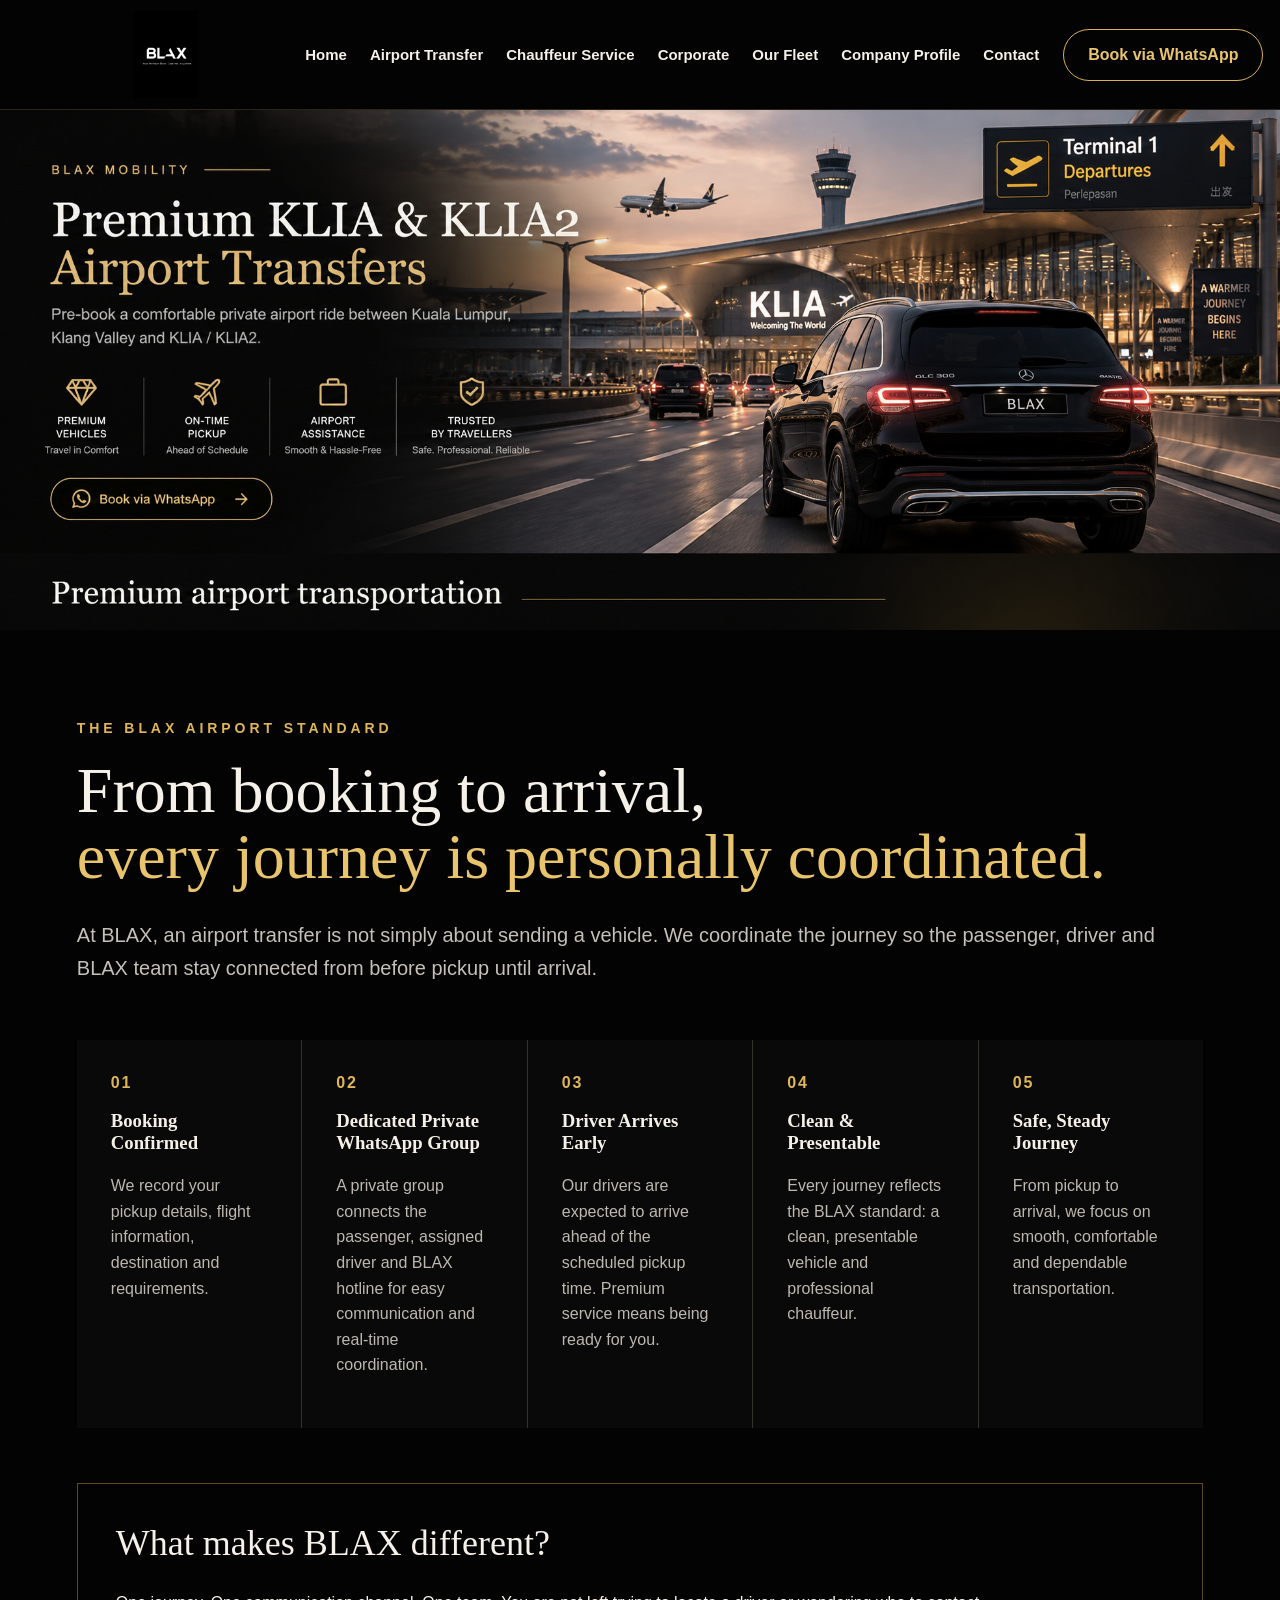
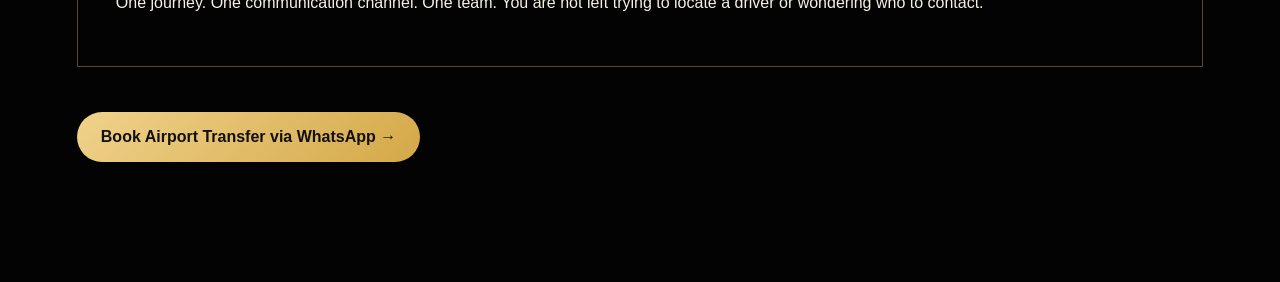
==== commit 4f4801c6: "BLAX Clean Master - Full Website Rebuild" ====
--- a/airport-transfer.html
+++ b/airport-transfer.html
@@ -1 +1,16 @@
-<!doctype html><html><head><meta charset="utf-8"><meta name="viewport" content="width=device-width,initial-scale=1"><title>BLAX Airport Transfer</title><link rel="stylesheet" href="styles.css"></head><body><header class="header"><a href="index.html"><img src="blax-logo.jpg" alt="BLAX"></a><nav><a href="index.html">Home</a><a href="airport-transfer.html">Airport Transfer</a><a href="chauffeur.html">Chauffeur Service</a><a href="corporate.html">Corporate</a><a href="fleet.html">Our Fleet</a><a href="company-profile.html">Company Profile</a><a href="contact.html">Contact</a></nav><a class="wa" href="https://wa.me/60189708896?text=Hi%20BLAX%2C%20I%20would%20like%20to%20enquire%20about%20a%20ride.">Book via WhatsApp</a></header><main><section class="art"><img src="airport-transfer-premium.png"></section><section class="content"><div class="eyebrow">THE BLAX AIRPORT STANDARD</div><h1>Premium airport transportation.<br><span>Coordinated from booking to arrival.</span></h1><p class="lead">What makes BLAX different is the way your journey is managed. For every confirmed airport transfer, we can create a dedicated private WhatsApp group connecting the passenger, assigned driver and BLAX hotline for clear and easy communication.</p><div class="cards"><article><h3>Dedicated WhatsApp Group</h3><p>Passenger, driver and BLAX support stay connected for smooth coordination.</p></article><article><h3>Driver Arrives Early</h3><p>Our drivers plan ahead and arrive early so your pickup is ready.</p></article><article><h3>Clean & Presentable</h3><p>Premium presentation for both vehicle and chauffeur.</p></article><article><h3>Safe & Steady</h3><p>Smooth, dependable transportation from pickup to arrival.</p></article></div><a class="button" href="https://wa.me/60189708896?text=Hi%20BLAX%2C%20I%20would%20like%20to%20enquire%20about%20a%20ride.">Book Airport Transfer →</a></section></main></body></html>+<!doctype html><html><head><meta charset="utf-8"><meta name="viewport" content="width=device-width,initial-scale=1">
+<title>BLAX | KLIA & KLIA2 Airport Transfer</title><link rel="stylesheet" href="styles.css"></head><body><header class="site-header">
+<a class="logo" href="index.html"><img src="blax-logo.jpg" alt="BLAX Mobility"></a>
+<nav>
+<a href="index.html">Home</a><a href="airport-transfer.html">Airport Transfer</a><a href="chauffeur.html">Chauffeur Service</a>
+<a href="corporate.html">Corporate</a><a href="fleet.html">Our Fleet</a><a href="company-profile.html">Company Profile</a><a href="contact.html">Contact</a>
+</nav><a class="wa" href="https://wa.me/60189708896?text=Hi%20BLAX%2C%20I%20would%20like%20to%20book%20a%20ride.%0APickup%3A%0ADestination%3A%0ADate%3A%0ATime%3A%0APassengers%3A">Book via WhatsApp</a></header>
+<main><section class="hero-art"><img src="airport.jpg" alt="Premium BLAX airport transfer approaching KLIA"></section><section class="content"><div class="eyebrow">THE BLAX AIRPORT STANDARD</div><h1>From booking to arrival,<br><span>every journey is personally coordinated.</span></h1>
+<p class="lead">At BLAX, an airport transfer is not simply about sending a vehicle. We coordinate the journey so the passenger, driver and BLAX team stay connected from before pickup until arrival.</p>
+<div class="process"><article><b>01</b><h3>Booking Confirmed</h3><p>We record your pickup details, flight information, destination and requirements.</p></article>
+<article><b>02</b><h3>Dedicated Private WhatsApp Group</h3><p>A private group connects the passenger, assigned driver and BLAX hotline for easy communication and real-time coordination.</p></article>
+<article><b>03</b><h3>Driver Arrives Early</h3><p>Our drivers are expected to arrive ahead of the scheduled pickup time. Premium service means being ready for you.</p></article>
+<article><b>04</b><h3>Clean & Presentable</h3><p>Every journey reflects the BLAX standard: a clean, presentable vehicle and professional chauffeur.</p></article>
+<article><b>05</b><h3>Safe, Steady Journey</h3><p>From pickup to arrival, we focus on smooth, comfortable and dependable transportation.</p></article></div>
+<div class="highlight"><h2>What makes BLAX different?</h2><p>One journey. One communication channel. One team. You are not left trying to locate a driver or wondering who to contact.</p></div>
+<a class="button" href="https://wa.me/60189708896?text=Hi%20BLAX%2C%20I%20would%20like%20to%20book%20a%20ride.%0APickup%3A%0ADestination%3A%0ADate%3A%0ATime%3A%0APassengers%3A">Book Airport Transfer via WhatsApp →</a></section></main></body></html>
--- a/styles.css
+++ b/styles.css
@@ -1 +1 @@
-*{box-sizing:border-box}html,body{margin:0;background:#030303;color:#f5f1e9;font-family:Arial,sans-serif}a{color:inherit}.header{height:110px;display:flex;align-items:center;padding:0 4%;gap:25px;border-bottom:1px solid #2c2518}.header img{width:230px;height:90px;object-fit:contain}.header nav{display:flex;gap:23px;margin-left:auto}.header nav a{text-decoration:none;font-weight:700;font-size:15px}.wa,.button{border:1px solid #d9b14f;border-radius:999px;padding:16px 24px;text-decoration:none;color:#e8c46c;font-weight:700}.signature{position:relative;width:100%}.signature>img{display:block;width:100%;height:auto}.hot{position:absolute;z-index:10}.home{left:23.8%;top:2.4%;width:4.2%;height:5.2%}.airport{left:28.7%;top:2.4%;width:8.1%;height:5.2%}.chauffeur{left:37.1%;top:2.4%;width:9.5%;height:5.2%}.corporate{left:47%;top:2.4%;width:6.7%;height:5.2%}.fleet{left:54.1%;top:2.4%;width:5.4%;height:5.2%}.contact{left:59.9%;top:2.4%;width:5.2%;height:5.2%}.watop{left:80.8%;top:1.4%;width:15.2%;height:6.5%}.wamain{left:4.7%;top:43.3%;width:16.6%;height:6.1%}.viewfleet{left:22%;top:43.3%;width:12.2%;height:6.1%}.art{margin:0;padding:0;line-height:0}.art img{display:block;width:100%;height:auto;object-fit:contain}.content{padding:90px 6% 120px}.eyebrow{color:#deb657;letter-spacing:.28em;font-weight:700;font-size:14px;margin-bottom:22px}.content h1,.split h1{font:400 clamp(48px,5vw,82px)/1.04 Georgia,serif;margin:0 0 28px}.content h1 span,.split h1 span{color:#e8c46d}.lead{font-size:20px;line-height:1.65;color:#c5c0b8;max-width:1100px}.cards,.fleetcards,.contactcards{display:grid;grid-template-columns:repeat(4,1fr);margin:55px 0;border-top:1px solid #34302a;border-bottom:1px solid #34302a}.cards article,.fleetcards article,.contactcards article{padding:34px;border-right:1px solid #34302a}.cards h3,.fleetcards h2{font-family:Georgia,serif}.cards p,.fleetcards p{color:#bdb8b0;line-height:1.6}.fleetcards b{color:#deb657}.contactcards small{display:block;color:#999;margin-bottom:12px}.contactcards b{font-size:19px;line-height:1.5}.button{display:inline-block;background:linear-gradient(135deg,#f0d28b,#d4a848);color:#111;border:0}.split{min-height:620px;display:grid;grid-template-columns:1fr 1fr;gap:50px;align-items:center;padding:70px 6%;background:linear-gradient(110deg,#050505,#0b0804 50%,#261904)}.visual{min-height:420px;border:1px solid #6b5425;background:radial-gradient(circle at 55% 40%,#38260c,#100c06 48%,#050505 80%);padding:40px;display:flex;flex-direction:column;justify-content:flex-end}.visual strong{color:#deb657;letter-spacing:.2em}.visual h2{font:42px Georgia,serif;margin:14px 0}.visual p{color:#aaa}@media(max-width:1100px){.header nav{display:none}.split{grid-template-columns:1fr}.cards,.fleetcards,.contactcards{grid-template-columns:1fr 1fr}}@media(max-width:650px){.header img{width:170px}.wa{font-size:12px;padding:11px 13px}.cards,.fleetcards,.contactcards{grid-template-columns:1fr}.content{padding:65px 6%}}+*{box-sizing:border-box}html,body{margin:0;background:#030303;color:#f5f1e9;font-family:Arial,sans-serif}a{color:inherit}.site-header{height:110px;display:flex;align-items:center;padding:0 4%;gap:24px;background:#030303;border-bottom:1px solid #2b2519}.logo img{width:230px;height:88px;object-fit:contain;display:block}.site-header nav{display:flex;gap:23px;margin-left:auto}.site-header nav a{text-decoration:none;font-weight:700;font-size:15px;white-space:nowrap}.wa,.button{border:1px solid #d9b14f;border-radius:999px;padding:16px 24px;text-decoration:none;color:#e8c46c;font-weight:700;white-space:nowrap}.home-art{position:relative;width:100%;background:#000}.home-art>img{display:block;width:100%;height:auto}.hot{position:absolute;display:block;z-index:20}.home{left:23.8%;top:2.4%;width:4.2%;height:5.2%}.airport{left:28.7%;top:2.4%;width:8.1%;height:5.2%}.chauffeur{left:37.1%;top:2.4%;width:9.5%;height:5.2%}.corporate{left:47%;top:2.4%;width:6.7%;height:5.2%}.fleet{left:54.1%;top:2.4%;width:5.4%;height:5.2%}.contact{left:59.9%;top:2.4%;width:5.2%;height:5.2%}.watop{left:80.8%;top:1.4%;width:15.2%;height:6.5%}.wamain{left:4.7%;top:43.3%;width:16.6%;height:6.1%}.viewfleet{left:22%;top:43.3%;width:12.2%;height:6.1%}.hero-art{padding:0;margin:0;line-height:0;background:#000}.hero-art img{display:block;width:100%;height:auto;object-fit:contain;margin:0}.content{padding:90px 6% 120px}.eyebrow{color:#deb657;letter-spacing:.28em;font-weight:700;font-size:14px;margin-bottom:22px}.content h1{font:400 clamp(48px,5vw,82px)/1.04 Georgia,serif;margin:0 0 28px}.content h1 span{color:#e8c46d}.lead{font-size:20px;line-height:1.65;color:#c5c0b8;max-width:1120px}.cards,.fleet-grid,.contact-grid,.process{display:grid;gap:1px;background:#34302a;margin:55px 0}.cards,.fleet-grid,.contact-grid{grid-template-columns:repeat(4,1fr)}.process{grid-template-columns:repeat(5,1fr)}article{background:#090909;padding:34px}.cards h3,.process h3,.fleet-grid h2{font-family:Georgia,serif}.cards p,.process p,.fleet-grid p{color:#bdb8b0;line-height:1.6}.process b,.tag{color:#deb657;letter-spacing:.12em}.highlight{border:1px solid #5b4926;padding:38px;margin:45px 0}.highlight h2{font:36px Georgia,serif;margin-top:0}.button{display:inline-block;background:linear-gradient(135deg,#f0d28b,#d4a848);color:#111;border:0}.contact-grid small{display:block;color:#999;margin-bottom:12px}.contact-grid strong{font-size:19px;line-height:1.5}@media(max-width:1100px){.site-header nav{display:none}.cards,.fleet-grid,.contact-grid,.process{grid-template-columns:1fr 1fr}}@media(max-width:650px){.logo img{width:170px}.wa{font-size:12px;padding:11px 13px}.cards,.fleet-grid,.contact-grid,.process{grid-template-columns:1fr}.content{padding:65px 6%}}
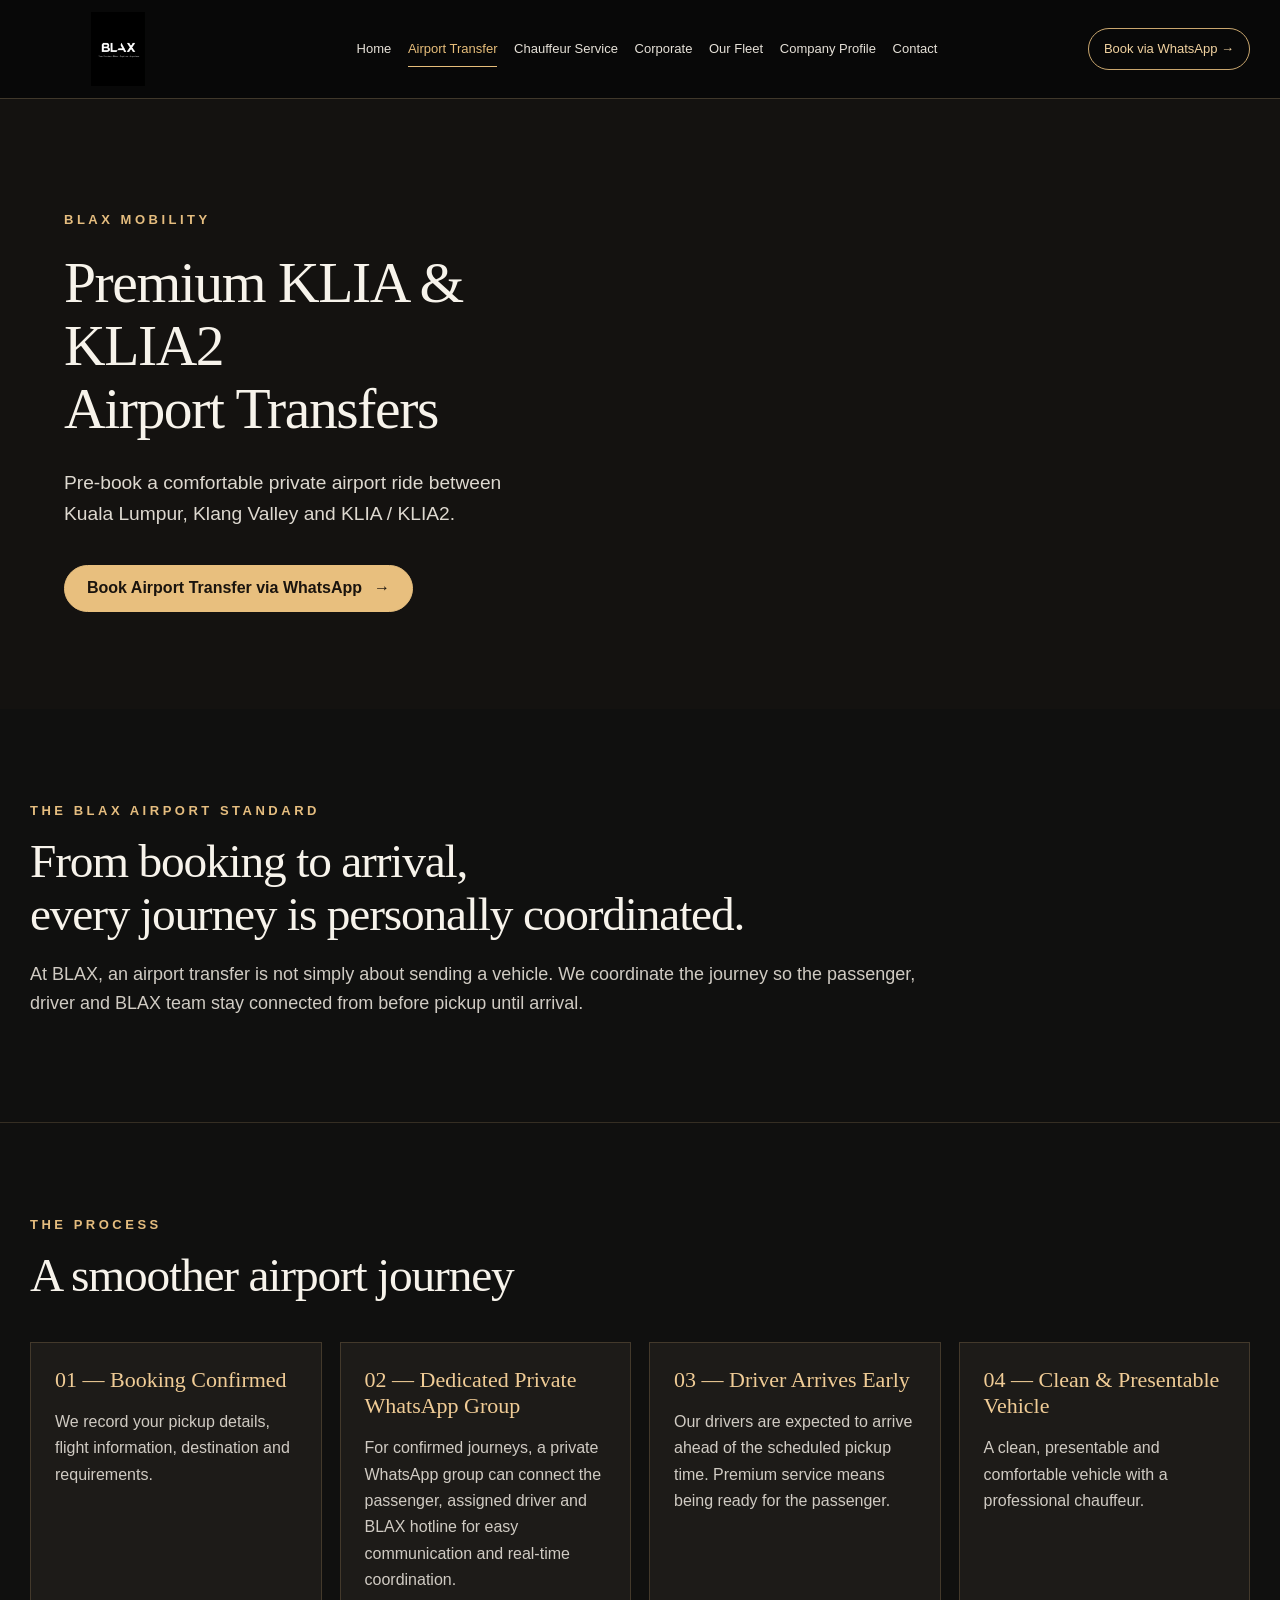
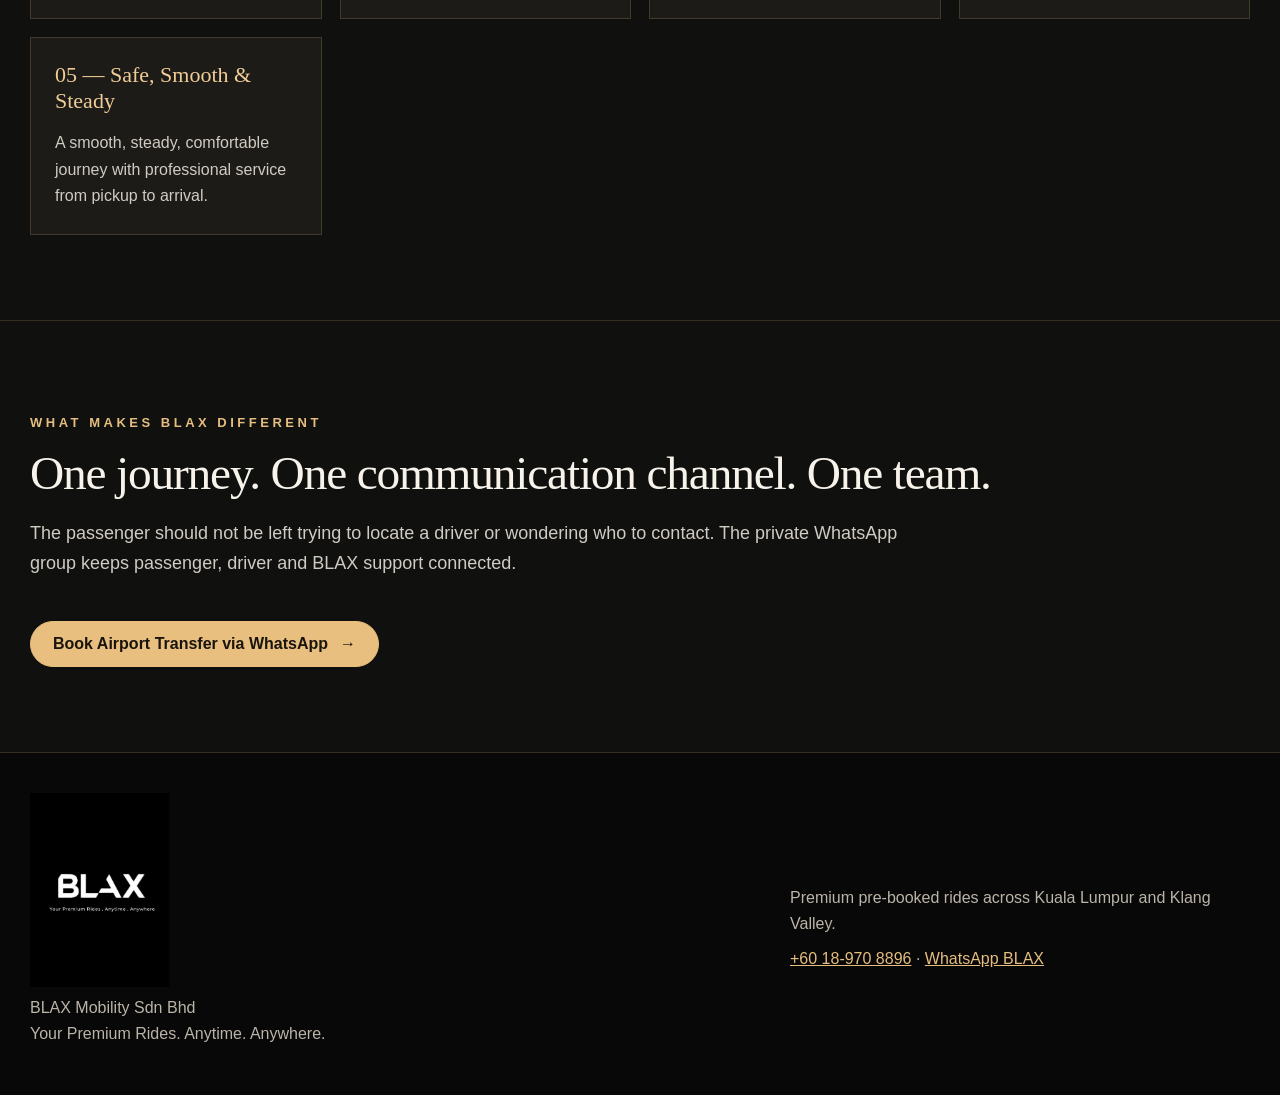
==== commit aa86eb19: "BLAX seven-page preview for QA" ====
--- a/airport-transfer.html
+++ b/airport-transfer.html
@@ -1,16 +1,10 @@
-<!doctype html><html><head><meta charset="utf-8"><meta name="viewport" content="width=device-width,initial-scale=1">
-<title>BLAX | KLIA & KLIA2 Airport Transfer</title><link rel="stylesheet" href="styles.css"></head><body><header class="site-header">
-<a class="logo" href="index.html"><img src="blax-logo.jpg" alt="BLAX Mobility"></a>
-<nav>
-<a href="index.html">Home</a><a href="airport-transfer.html">Airport Transfer</a><a href="chauffeur.html">Chauffeur Service</a>
-<a href="corporate.html">Corporate</a><a href="fleet.html">Our Fleet</a><a href="company-profile.html">Company Profile</a><a href="contact.html">Contact</a>
-</nav><a class="wa" href="https://wa.me/60189708896?text=Hi%20BLAX%2C%20I%20would%20like%20to%20book%20a%20ride.%0APickup%3A%0ADestination%3A%0ADate%3A%0ATime%3A%0APassengers%3A">Book via WhatsApp</a></header>
-<main><section class="hero-art"><img src="airport.jpg" alt="Premium BLAX airport transfer approaching KLIA"></section><section class="content"><div class="eyebrow">THE BLAX AIRPORT STANDARD</div><h1>From booking to arrival,<br><span>every journey is personally coordinated.</span></h1>
-<p class="lead">At BLAX, an airport transfer is not simply about sending a vehicle. We coordinate the journey so the passenger, driver and BLAX team stay connected from before pickup until arrival.</p>
-<div class="process"><article><b>01</b><h3>Booking Confirmed</h3><p>We record your pickup details, flight information, destination and requirements.</p></article>
-<article><b>02</b><h3>Dedicated Private WhatsApp Group</h3><p>A private group connects the passenger, assigned driver and BLAX hotline for easy communication and real-time coordination.</p></article>
-<article><b>03</b><h3>Driver Arrives Early</h3><p>Our drivers are expected to arrive ahead of the scheduled pickup time. Premium service means being ready for you.</p></article>
-<article><b>04</b><h3>Clean & Presentable</h3><p>Every journey reflects the BLAX standard: a clean, presentable vehicle and professional chauffeur.</p></article>
-<article><b>05</b><h3>Safe, Steady Journey</h3><p>From pickup to arrival, we focus on smooth, comfortable and dependable transportation.</p></article></div>
-<div class="highlight"><h2>What makes BLAX different?</h2><p>One journey. One communication channel. One team. You are not left trying to locate a driver or wondering who to contact.</p></div>
-<a class="button" href="https://wa.me/60189708896?text=Hi%20BLAX%2C%20I%20would%20like%20to%20book%20a%20ride.%0APickup%3A%0ADestination%3A%0ADate%3A%0ATime%3A%0APassengers%3A">Book Airport Transfer via WhatsApp →</a></section></main></body></html>+<!doctype html>
+<html lang="en"><head><meta charset="utf-8"><meta name="viewport" content="width=device-width, initial-scale=1">
+<meta name="description" content="BLAX Mobility premium chauffeur and private transportation in Kuala Lumpur and Klang Valley. Book airport, corporate and private rides.">
+<title>Airport Transfer | BLAX Mobility</title><link rel="stylesheet" href="styles.css"></head>
+<body><a class="skip" href="#main">Skip to content</a>
+<header class="site-header"><div class="header-inner"><a class="brand" href="index.html" aria-label="BLAX Mobility Home"><img src="assets/blax-logo.jpg" alt="BLAX — Your Premium Rides. Anytime. Anywhere."></a>
+<nav class="main-nav" aria-label="Main navigation"><a href="index.html">Home</a><a href="airport-transfer.html" aria-current="page">Airport Transfer</a><a href="chauffeur.html">Chauffeur Service</a><a href="corporate.html">Corporate</a><a href="fleet.html">Our Fleet</a><a href="company-profile.html">Company Profile</a><a href="contact.html">Contact</a></nav><a class="header-cta" href="https://wa.me/60189708896?text=Hi%20BLAX%2C%20I%20would%20like%20to%20book%20a%20ride.%0APickup%3A%0ADestination%3A%0ADate%3A%0ATime%3A%0APassengers%3A" target="_blank" rel="noopener noreferrer">Book via WhatsApp <span aria-hidden="true">→</span></a></div></header>
+<main id="main"><section class="hero"><div class="hero-copy"><p class="eyebrow">BLAX MOBILITY</p><h1>Premium KLIA & KLIA2<br>Airport Transfers</h1><p class="hero-lead">Pre-book a comfortable private airport ride between Kuala Lumpur, Klang Valley and KLIA / KLIA2.</p><div class="actions"><a class="button" href="https://wa.me/60189708896?text=Hi%20BLAX%2C%20I%20would%20like%20to%20book%20a%20ride.%0APickup%3A%0ADestination%3A%0ADate%3A%0ATime%3A%0APassengers%3A" target="_blank" rel="noopener noreferrer">Book Airport Transfer via WhatsApp <span aria-hidden="true">→</span></a></div></div>
+<div class="hero-visual" role="img" aria-label="Airport Transfer visual" style="background-image:url('assets/airport.jpg')"></div></section><section class="section wrap"><p class="eyebrow">THE BLAX AIRPORT STANDARD</p><h2>From booking to arrival,<br>every journey is personally coordinated.</h2><p class=lead>At BLAX, an airport transfer is not simply about sending a vehicle. We coordinate the journey so the passenger, driver and BLAX team stay connected from before pickup until arrival.</p></section><section class="section wrap"><p class="eyebrow">THE PROCESS</p><h2>A smoother airport journey</h2><div class="cards"><article class="card"><h3>01 — Booking Confirmed</h3><p>We record your pickup details, flight information, destination and requirements.</p></article><article class="card"><h3>02 — Dedicated Private WhatsApp Group</h3><p>For confirmed journeys, a private WhatsApp group can connect the passenger, assigned driver and BLAX hotline for easy communication and real-time coordination.</p></article><article class="card"><h3>03 — Driver Arrives Early</h3><p>Our drivers are expected to arrive ahead of the scheduled pickup time. Premium service means being ready for the passenger.</p></article><article class="card"><h3>04 — Clean &amp; Presentable Vehicle</h3><p>A clean, presentable and comfortable vehicle with a professional chauffeur.</p></article><article class="card"><h3>05 — Safe, Smooth &amp; Steady</h3><p>A smooth, steady, comfortable journey with professional service from pickup to arrival.</p></article></div></section><section class="section wrap"><p class="eyebrow">WHAT MAKES BLAX DIFFERENT</p><h2>One journey. One communication channel. One team.</h2><p class=lead>The passenger should not be left trying to locate a driver or wondering who to contact. The private WhatsApp group keeps passenger, driver and BLAX support connected.</p><a class="button" href="https://wa.me/60189708896?text=Hi%20BLAX%2C%20I%20would%20like%20to%20book%20a%20ride.%0APickup%3A%0ADestination%3A%0ADate%3A%0ATime%3A%0APassengers%3A" target="_blank" rel="noopener noreferrer">Book Airport Transfer via WhatsApp <span aria-hidden="true">→</span></a></section></main>
+<footer class="site-footer"><div class="wrap footer-inner"><div><img src="assets/blax-logo.jpg" alt="BLAX"><p>BLAX Mobility Sdn Bhd<br>Your Premium Rides. Anytime. Anywhere.</p></div><div><p>Premium pre-booked rides across Kuala Lumpur and Klang Valley.</p><a href="tel:+60189708896">+60 18-970 8896</a> · <a href="https://wa.me/60189708896?text=Hi%20BLAX%2C%20I%20would%20like%20to%20book%20a%20ride.%0APickup%3A%0ADestination%3A%0ADate%3A%0ATime%3A%0APassengers%3A" target="_blank" rel="noopener noreferrer">WhatsApp BLAX</a></div></div></footer></body></html>
--- a/styles.css
+++ b/styles.css
@@ -1 +1 @@
-*{box-sizing:border-box}html,body{margin:0;background:#030303;color:#f5f1e9;font-family:Arial,sans-serif}a{color:inherit}.site-header{height:110px;display:flex;align-items:center;padding:0 4%;gap:24px;background:#030303;border-bottom:1px solid #2b2519}.logo img{width:230px;height:88px;object-fit:contain;display:block}.site-header nav{display:flex;gap:23px;margin-left:auto}.site-header nav a{text-decoration:none;font-weight:700;font-size:15px;white-space:nowrap}.wa,.button{border:1px solid #d9b14f;border-radius:999px;padding:16px 24px;text-decoration:none;color:#e8c46c;font-weight:700;white-space:nowrap}.home-art{position:relative;width:100%;background:#000}.home-art>img{display:block;width:100%;height:auto}.hot{position:absolute;display:block;z-index:20}.home{left:23.8%;top:2.4%;width:4.2%;height:5.2%}.airport{left:28.7%;top:2.4%;width:8.1%;height:5.2%}.chauffeur{left:37.1%;top:2.4%;width:9.5%;height:5.2%}.corporate{left:47%;top:2.4%;width:6.7%;height:5.2%}.fleet{left:54.1%;top:2.4%;width:5.4%;height:5.2%}.contact{left:59.9%;top:2.4%;width:5.2%;height:5.2%}.watop{left:80.8%;top:1.4%;width:15.2%;height:6.5%}.wamain{left:4.7%;top:43.3%;width:16.6%;height:6.1%}.viewfleet{left:22%;top:43.3%;width:12.2%;height:6.1%}.hero-art{padding:0;margin:0;line-height:0;background:#000}.hero-art img{display:block;width:100%;height:auto;object-fit:contain;margin:0}.content{padding:90px 6% 120px}.eyebrow{color:#deb657;letter-spacing:.28em;font-weight:700;font-size:14px;margin-bottom:22px}.content h1{font:400 clamp(48px,5vw,82px)/1.04 Georgia,serif;margin:0 0 28px}.content h1 span{color:#e8c46d}.lead{font-size:20px;line-height:1.65;color:#c5c0b8;max-width:1120px}.cards,.fleet-grid,.contact-grid,.process{display:grid;gap:1px;background:#34302a;margin:55px 0}.cards,.fleet-grid,.contact-grid{grid-template-columns:repeat(4,1fr)}.process{grid-template-columns:repeat(5,1fr)}article{background:#090909;padding:34px}.cards h3,.process h3,.fleet-grid h2{font-family:Georgia,serif}.cards p,.process p,.fleet-grid p{color:#bdb8b0;line-height:1.6}.process b,.tag{color:#deb657;letter-spacing:.12em}.highlight{border:1px solid #5b4926;padding:38px;margin:45px 0}.highlight h2{font:36px Georgia,serif;margin-top:0}.button{display:inline-block;background:linear-gradient(135deg,#f0d28b,#d4a848);color:#111;border:0}.contact-grid small{display:block;color:#999;margin-bottom:12px}.contact-grid strong{font-size:19px;line-height:1.5}@media(max-width:1100px){.site-header nav{display:none}.cards,.fleet-grid,.contact-grid,.process{grid-template-columns:1fr 1fr}}@media(max-width:650px){.logo img{width:170px}.wa{font-size:12px;padding:11px 13px}.cards,.fleet-grid,.contact-grid,.process{grid-template-columns:1fr}.content{padding:65px 6%}}+*{box-sizing:border-box}html{scroll-behavior:smooth}body{margin:0;background:#10100f;color:#f7f3eb;font-family:Arial,Helvetica,sans-serif;line-height:1.65}a{color:inherit}a:focus-visible{outline:3px solid #f1c982;outline-offset:4px}.skip{position:absolute;top:-100px;left:10px;background:#fff;color:#111;padding:8px;z-index:20}.skip:focus{top:10px}.site-header{background:#080808;border-bottom:1px solid #40382b;position:relative;z-index:2}.header-inner{max-width:1540px;margin:auto;padding:12px 30px;display:flex;gap:25px;align-items:center;justify-content:space-between}.brand{display:block;flex:0 0 auto}.brand img{display:block;width:176px;height:74px;object-fit:contain}.main-nav{display:flex;gap:clamp(8px,1.3vw,25px);align-items:center;flex-wrap:wrap;justify-content:center}.main-nav a{text-decoration:none;font-size:13px;white-space:nowrap;color:#e6e1d8;padding:7px 0}.main-nav a:hover,.main-nav a[aria-current=page]{color:#e6bd7a;border-bottom:1px solid #e6bd7a}.header-cta{border:1px solid #c9a66e;color:#f1d2a0;padding:9px 15px;border-radius:25px;text-decoration:none;white-space:nowrap;font-size:13px}.header-cta:hover,.button:hover{background:#fff0d6;color:#16120d}.hero{min-height:610px;display:grid;grid-template-columns:47% 53%;background:#141210;overflow:hidden}.hero-copy{position:relative;z-index:1;max-width:720px;align-self:center;padding:60px clamp(28px,5vw,90px)}.eyebrow{letter-spacing:.27em;color:#e5bd7f;font-size:13px;font-weight:700}.hero h1,.section h2{font-family:Georgia,'Times New Roman',serif;line-height:1.1;letter-spacing:-.025em;font-weight:400}.hero h1{font-size:clamp(38px,4.5vw,74px);margin:20px 0 26px}.hero-lead{font-size:clamp(17px,1.5vw,21px);max-width:630px;color:#ded9d0}.hero-visual{min-height:610px;background-size:auto 100%;background-position:right center;background-repeat:no-repeat;position:relative}.hero-visual:before{content:'';position:absolute;inset:0;background:linear-gradient(90deg,#141210 0%,transparent 25%)}.actions{display:flex;gap:14px;flex-wrap:wrap;margin-top:35px}.button{display:inline-flex;align-items:center;gap:12px;border:1px solid #e8bf7e;border-radius:30px;background:#e8bf7e;color:#1a140e;text-decoration:none;padding:12px 22px;font-weight:700;line-height:1.3}.button.outline{background:transparent;color:#f1d2a0}.wrap{max-width:1320px;margin:auto;padding-left:30px;padding-right:30px}.section{padding-top:78px;padding-bottom:85px;border-bottom:1px solid #352e23}.section h2{font-size:clamp(34px,3.7vw,58px);margin:14px 0 20px}.lead{max-width:900px;color:#d0cbc3;font-size:18px}.section .button{margin-top:24px}.cards{display:grid;grid-template-columns:repeat(4,minmax(0,1fr));gap:18px;margin-top:40px}.card{background:#1d1b18;border:1px solid #43392b;padding:24px;min-height:170px}.card h3{font-family:Georgia,serif;font-size:22px;line-height:1.2;font-weight:400;color:#f0cc96;margin:0 0 16px}.card p{color:#d0cbc3;margin:0}.fleet-visual{margin:0;background:#090909}.fleet-visual img{display:block;width:100%;height:auto}.site-footer{background:#080808;padding:40px 0;color:#bbb4a8}.footer-inner{display:flex;justify-content:space-between;gap:30px;align-items:center}.site-footer img{width:140px;display:block}.site-footer p{margin:8px 0;max-width:460px}.site-footer a{color:#e5bd7f}@media(max-width:1100px){.header-inner{flex-wrap:wrap;justify-content:center}.main-nav{order:3;width:100%}.hero{grid-template-columns:50% 50%}.hero-copy{padding:38px}.hero h1{font-size:clamp(36px,4.4vw,52px)}.cards{grid-template-columns:repeat(2,1fr)}}@media(max-width:700px){.header-inner{gap:10px;padding:12px 16px}.brand img{width:145px;height:62px}.header-cta{font-size:12px}.main-nav{justify-content:flex-start;flex-wrap:nowrap;overflow-x:auto;padding:5px 2px 10px;gap:18px}.main-nav a{font-size:13px}.hero{display:flex;flex-direction:column}.hero-copy{padding:38px 22px 28px;order:2;align-self:stretch}.hero-visual{order:1;min-height:0;height:270px;background-size:auto 100%}.hero-visual:before{background:linear-gradient(0deg,#141210 0%,transparent 30%)}.hero h1{font-size:clamp(36px,10vw,51px)}.hero-lead{font-size:16px}.actions{margin-top:23px}.button{font-size:14px;padding:11px 17px}.wrap{padding-left:22px;padding-right:22px}.section{padding-top:54px;padding-bottom:60px}.cards{grid-template-columns:1fr;gap:12px}.card{min-height:0}.footer-inner{display:block}}
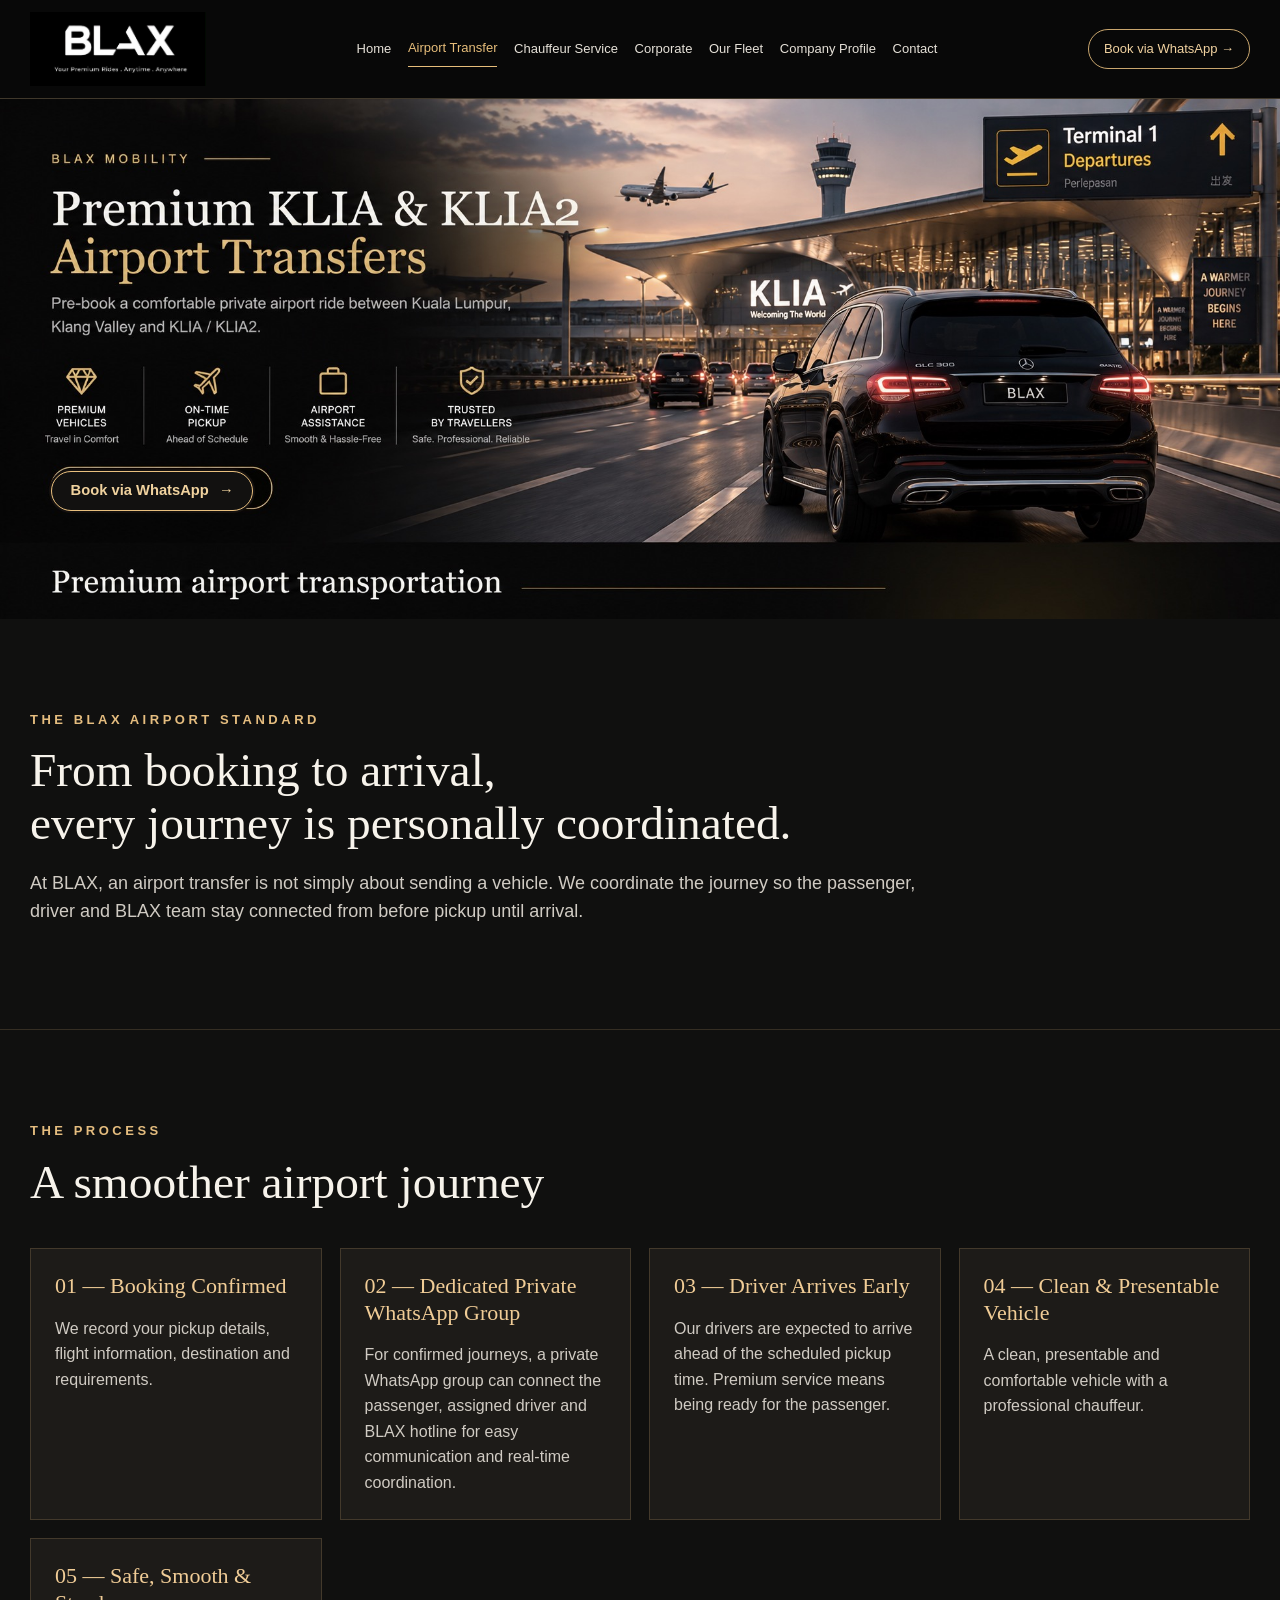
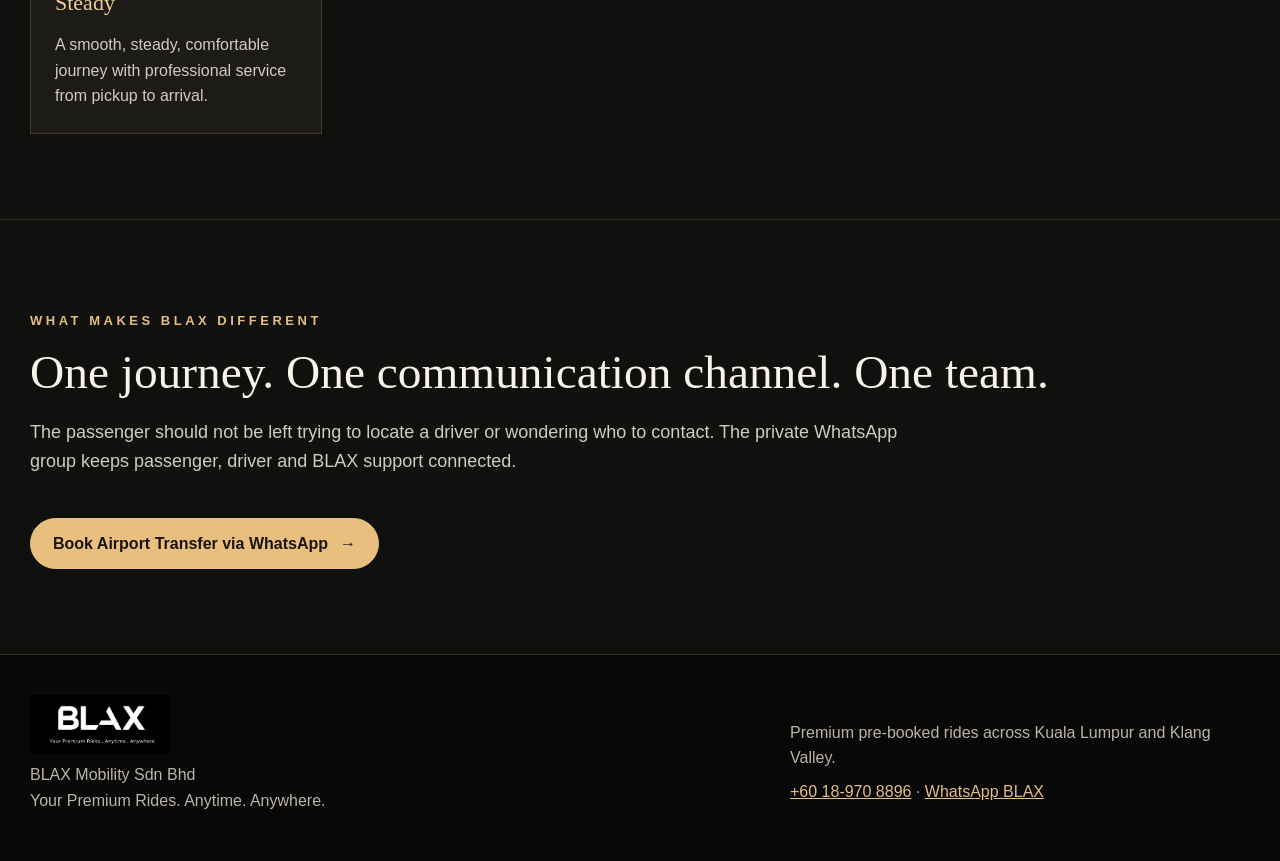
==== commit bf5073cc: "Show complete BLAX page visuals" ====
--- a/airport-transfer.html
+++ b/airport-transfer.html
@@ -2,9 +2,8 @@
 <html lang="en"><head><meta charset="utf-8"><meta name="viewport" content="width=device-width, initial-scale=1">
 <meta name="description" content="BLAX Mobility premium chauffeur and private transportation in Kuala Lumpur and Klang Valley. Book airport, corporate and private rides.">
 <title>Airport Transfer | BLAX Mobility</title><link rel="stylesheet" href="styles.css"></head>
-<body><a class="skip" href="#main">Skip to content</a>
+<body class="page-airport"><a class="skip" href="#main">Skip to content</a>
 <header class="site-header"><div class="header-inner"><a class="brand" href="index.html" aria-label="BLAX Mobility Home"><img src="assets/blax-logo.jpg" alt="BLAX — Your Premium Rides. Anytime. Anywhere."></a>
 <nav class="main-nav" aria-label="Main navigation"><a href="index.html">Home</a><a href="airport-transfer.html" aria-current="page">Airport Transfer</a><a href="chauffeur.html">Chauffeur Service</a><a href="corporate.html">Corporate</a><a href="fleet.html">Our Fleet</a><a href="company-profile.html">Company Profile</a><a href="contact.html">Contact</a></nav><a class="header-cta" href="https://wa.me/60189708896?text=Hi%20BLAX%2C%20I%20would%20like%20to%20book%20a%20ride.%0APickup%3A%0ADestination%3A%0ADate%3A%0ATime%3A%0APassengers%3A" target="_blank" rel="noopener noreferrer">Book via WhatsApp <span aria-hidden="true">→</span></a></div></header>
-<main id="main"><section class="hero"><div class="hero-copy"><p class="eyebrow">BLAX MOBILITY</p><h1>Premium KLIA & KLIA2<br>Airport Transfers</h1><p class="hero-lead">Pre-book a comfortable private airport ride between Kuala Lumpur, Klang Valley and KLIA / KLIA2.</p><div class="actions"><a class="button" href="https://wa.me/60189708896?text=Hi%20BLAX%2C%20I%20would%20like%20to%20book%20a%20ride.%0APickup%3A%0ADestination%3A%0ADate%3A%0ATime%3A%0APassengers%3A" target="_blank" rel="noopener noreferrer">Book Airport Transfer via WhatsApp <span aria-hidden="true">→</span></a></div></div>
-<div class="hero-visual" role="img" aria-label="Airport Transfer visual" style="background-image:url('assets/airport.jpg')"></div></section><section class="section wrap"><p class="eyebrow">THE BLAX AIRPORT STANDARD</p><h2>From booking to arrival,<br>every journey is personally coordinated.</h2><p class=lead>At BLAX, an airport transfer is not simply about sending a vehicle. We coordinate the journey so the passenger, driver and BLAX team stay connected from before pickup until arrival.</p></section><section class="section wrap"><p class="eyebrow">THE PROCESS</p><h2>A smoother airport journey</h2><div class="cards"><article class="card"><h3>01 — Booking Confirmed</h3><p>We record your pickup details, flight information, destination and requirements.</p></article><article class="card"><h3>02 — Dedicated Private WhatsApp Group</h3><p>For confirmed journeys, a private WhatsApp group can connect the passenger, assigned driver and BLAX hotline for easy communication and real-time coordination.</p></article><article class="card"><h3>03 — Driver Arrives Early</h3><p>Our drivers are expected to arrive ahead of the scheduled pickup time. Premium service means being ready for the passenger.</p></article><article class="card"><h3>04 — Clean &amp; Presentable Vehicle</h3><p>A clean, presentable and comfortable vehicle with a professional chauffeur.</p></article><article class="card"><h3>05 — Safe, Smooth &amp; Steady</h3><p>A smooth, steady, comfortable journey with professional service from pickup to arrival.</p></article></div></section><section class="section wrap"><p class="eyebrow">WHAT MAKES BLAX DIFFERENT</p><h2>One journey. One communication channel. One team.</h2><p class=lead>The passenger should not be left trying to locate a driver or wondering who to contact. The private WhatsApp group keeps passenger, driver and BLAX support connected.</p><a class="button" href="https://wa.me/60189708896?text=Hi%20BLAX%2C%20I%20would%20like%20to%20book%20a%20ride.%0APickup%3A%0ADestination%3A%0ADate%3A%0ATime%3A%0APassengers%3A" target="_blank" rel="noopener noreferrer">Book Airport Transfer via WhatsApp <span aria-hidden="true">→</span></a></section></main>
+<main id="main"><section class="art-stage art-airport" aria-label="Premium KLIA and KLIA2 Airport Transfers"><img src="airport.jpg" alt="Mercedes BLAX airport transfer at KLIA"><div class="desktop-actions"><a class="art-action secondary airport-wa" href="https://wa.me/60189708896?text=Hi%20BLAX%2C%20I%20would%20like%20to%20book%20a%20ride.%0APickup%3A%0ADestination%3A%0ADate%3A%0ATime%3A%0APassengers%3A" target="_blank" rel="noopener noreferrer">Book via WhatsApp <span aria-hidden="true">→</span></a></div></section><div class="mobile-actions"><a class="art-action primary " href="https://wa.me/60189708896?text=Hi%20BLAX%2C%20I%20would%20like%20to%20book%20a%20ride.%0APickup%3A%0ADestination%3A%0ADate%3A%0ATime%3A%0APassengers%3A" target="_blank" rel="noopener noreferrer">Enquire via WhatsApp <span aria-hidden="true">→</span></a></div><section class="section wrap"><p class="eyebrow">THE BLAX AIRPORT STANDARD</p><h2>From booking to arrival,<br>every journey is personally coordinated.</h2><p class=lead>At BLAX, an airport transfer is not simply about sending a vehicle. We coordinate the journey so the passenger, driver and BLAX team stay connected from before pickup until arrival.</p></section><section class="section wrap"><p class="eyebrow">THE PROCESS</p><h2>A smoother airport journey</h2><div class="cards"><article class="card"><h3>01 — Booking Confirmed</h3><p>We record your pickup details, flight information, destination and requirements.</p></article><article class="card"><h3>02 — Dedicated Private WhatsApp Group</h3><p>For confirmed journeys, a private WhatsApp group can connect the passenger, assigned driver and BLAX hotline for easy communication and real-time coordination.</p></article><article class="card"><h3>03 — Driver Arrives Early</h3><p>Our drivers are expected to arrive ahead of the scheduled pickup time. Premium service means being ready for the passenger.</p></article><article class="card"><h3>04 — Clean &amp; Presentable Vehicle</h3><p>A clean, presentable and comfortable vehicle with a professional chauffeur.</p></article><article class="card"><h3>05 — Safe, Smooth &amp; Steady</h3><p>A smooth, steady, comfortable journey with professional service from pickup to arrival.</p></article></div></section><section class="section wrap"><p class="eyebrow">WHAT MAKES BLAX DIFFERENT</p><h2>One journey. One communication channel. One team.</h2><p class=lead>The passenger should not be left trying to locate a driver or wondering who to contact. The private WhatsApp group keeps passenger, driver and BLAX support connected.</p><a class="button" href="https://wa.me/60189708896?text=Hi%20BLAX%2C%20I%20would%20like%20to%20book%20a%20ride.%0APickup%3A%0ADestination%3A%0ADate%3A%0ATime%3A%0APassengers%3A" target="_blank" rel="noopener noreferrer">Book Airport Transfer via WhatsApp <span aria-hidden="true">→</span></a></section></main>
 <footer class="site-footer"><div class="wrap footer-inner"><div><img src="assets/blax-logo.jpg" alt="BLAX"><p>BLAX Mobility Sdn Bhd<br>Your Premium Rides. Anytime. Anywhere.</p></div><div><p>Premium pre-booked rides across Kuala Lumpur and Klang Valley.</p><a href="tel:+60189708896">+60 18-970 8896</a> · <a href="https://wa.me/60189708896?text=Hi%20BLAX%2C%20I%20would%20like%20to%20book%20a%20ride.%0APickup%3A%0ADestination%3A%0ADate%3A%0ATime%3A%0APassengers%3A" target="_blank" rel="noopener noreferrer">WhatsApp BLAX</a></div></div></footer></body></html>
--- a/styles.css
+++ b/styles.css
@@ -1 +1,3 @@
-*{box-sizing:border-box}html{scroll-behavior:smooth}body{margin:0;background:#10100f;color:#f7f3eb;font-family:Arial,Helvetica,sans-serif;line-height:1.65}a{color:inherit}a:focus-visible{outline:3px solid #f1c982;outline-offset:4px}.skip{position:absolute;top:-100px;left:10px;background:#fff;color:#111;padding:8px;z-index:20}.skip:focus{top:10px}.site-header{background:#080808;border-bottom:1px solid #40382b;position:relative;z-index:2}.header-inner{max-width:1540px;margin:auto;padding:12px 30px;display:flex;gap:25px;align-items:center;justify-content:space-between}.brand{display:block;flex:0 0 auto}.brand img{display:block;width:176px;height:74px;object-fit:contain}.main-nav{display:flex;gap:clamp(8px,1.3vw,25px);align-items:center;flex-wrap:wrap;justify-content:center}.main-nav a{text-decoration:none;font-size:13px;white-space:nowrap;color:#e6e1d8;padding:7px 0}.main-nav a:hover,.main-nav a[aria-current=page]{color:#e6bd7a;border-bottom:1px solid #e6bd7a}.header-cta{border:1px solid #c9a66e;color:#f1d2a0;padding:9px 15px;border-radius:25px;text-decoration:none;white-space:nowrap;font-size:13px}.header-cta:hover,.button:hover{background:#fff0d6;color:#16120d}.hero{min-height:610px;display:grid;grid-template-columns:47% 53%;background:#141210;overflow:hidden}.hero-copy{position:relative;z-index:1;max-width:720px;align-self:center;padding:60px clamp(28px,5vw,90px)}.eyebrow{letter-spacing:.27em;color:#e5bd7f;font-size:13px;font-weight:700}.hero h1,.section h2{font-family:Georgia,'Times New Roman',serif;line-height:1.1;letter-spacing:-.025em;font-weight:400}.hero h1{font-size:clamp(38px,4.5vw,74px);margin:20px 0 26px}.hero-lead{font-size:clamp(17px,1.5vw,21px);max-width:630px;color:#ded9d0}.hero-visual{min-height:610px;background-size:auto 100%;background-position:right center;background-repeat:no-repeat;position:relative}.hero-visual:before{content:'';position:absolute;inset:0;background:linear-gradient(90deg,#141210 0%,transparent 25%)}.actions{display:flex;gap:14px;flex-wrap:wrap;margin-top:35px}.button{display:inline-flex;align-items:center;gap:12px;border:1px solid #e8bf7e;border-radius:30px;background:#e8bf7e;color:#1a140e;text-decoration:none;padding:12px 22px;font-weight:700;line-height:1.3}.button.outline{background:transparent;color:#f1d2a0}.wrap{max-width:1320px;margin:auto;padding-left:30px;padding-right:30px}.section{padding-top:78px;padding-bottom:85px;border-bottom:1px solid #352e23}.section h2{font-size:clamp(34px,3.7vw,58px);margin:14px 0 20px}.lead{max-width:900px;color:#d0cbc3;font-size:18px}.section .button{margin-top:24px}.cards{display:grid;grid-template-columns:repeat(4,minmax(0,1fr));gap:18px;margin-top:40px}.card{background:#1d1b18;border:1px solid #43392b;padding:24px;min-height:170px}.card h3{font-family:Georgia,serif;font-size:22px;line-height:1.2;font-weight:400;color:#f0cc96;margin:0 0 16px}.card p{color:#d0cbc3;margin:0}.fleet-visual{margin:0;background:#090909}.fleet-visual img{display:block;width:100%;height:auto}.site-footer{background:#080808;padding:40px 0;color:#bbb4a8}.footer-inner{display:flex;justify-content:space-between;gap:30px;align-items:center}.site-footer img{width:140px;display:block}.site-footer p{margin:8px 0;max-width:460px}.site-footer a{color:#e5bd7f}@media(max-width:1100px){.header-inner{flex-wrap:wrap;justify-content:center}.main-nav{order:3;width:100%}.hero{grid-template-columns:50% 50%}.hero-copy{padding:38px}.hero h1{font-size:clamp(36px,4.4vw,52px)}.cards{grid-template-columns:repeat(2,1fr)}}@media(max-width:700px){.header-inner{gap:10px;padding:12px 16px}.brand img{width:145px;height:62px}.header-cta{font-size:12px}.main-nav{justify-content:flex-start;flex-wrap:nowrap;overflow-x:auto;padding:5px 2px 10px;gap:18px}.main-nav a{font-size:13px}.hero{display:flex;flex-direction:column}.hero-copy{padding:38px 22px 28px;order:2;align-self:stretch}.hero-visual{order:1;min-height:0;height:270px;background-size:auto 100%}.hero-visual:before{background:linear-gradient(0deg,#141210 0%,transparent 30%)}.hero h1{font-size:clamp(36px,10vw,51px)}.hero-lead{font-size:16px}.actions{margin-top:23px}.button{font-size:14px;padding:11px 17px}.wrap{padding-left:22px;padding-right:22px}.section{padding-top:54px;padding-bottom:60px}.cards{grid-template-columns:1fr;gap:12px}.card{min-height:0}.footer-inner{display:block}}
+*{box-sizing:border-box}body{margin:0;background:#10100f;color:#f7f3eb;font-family:Arial,Helvetica,sans-serif;line-height:1.6}html{scroll-behavior:smooth}a{color:inherit}a:focus-visible{outline:3px solid #f1ca89;outline-offset:3px}.skip{position:absolute;top:-100px;left:12px;z-index:30;background:#fff;color:#111;padding:8px}.skip:focus{top:10px}.site-header{background:#080808;border-bottom:1px solid #40382b;position:relative;z-index:5}.header-inner{max-width:1540px;margin:auto;padding:12px 30px;display:flex;gap:25px;align-items:center;justify-content:space-between}.brand{display:block;flex:0 0 auto}.brand img{display:block;width:176px;height:74px;object-fit:cover;object-position:center 52%}.main-nav{display:flex;gap:clamp(8px,1.3vw,25px);align-items:center;flex-wrap:wrap;justify-content:center}.main-nav a{text-decoration:none;font-size:13px;white-space:nowrap;color:#e6e1d8;padding:7px 0}.main-nav a:hover,.main-nav a[aria-current=page]{color:#e6bd7a;border-bottom:1px solid #e6bd7a}.header-cta{border:1px solid #c9a66e;color:#f1d2a0;padding:9px 15px;border-radius:25px;text-decoration:none;white-space:nowrap;font-size:13px}.header-cta:hover,.art-action:hover,.button:hover{filter:brightness(1.15)}.page-home .site-header{position:absolute;top:0;left:0;width:100%;background:#080808ee}.art-stage{position:relative;width:100%;background:#0c0b0a}.art-stage>img{display:block;width:100%;height:auto;max-width:none}.desktop-actions{position:absolute;inset:0;pointer-events:none}.art-action{position:absolute;pointer-events:auto;display:inline-flex;align-items:center;justify-content:center;gap:.7em;text-decoration:none;font-weight:600;white-space:nowrap;line-height:1.2;font-size:clamp(12px,1.15vw,20px);padding:.7em 1.25em;border-radius:100px;border:1px solid #e8bf7e;color:#e8bf7e;background:#13110f;box-shadow:0 0 0 2px #15110f}.art-action.primary{background:#f0c981;color:#1b1610;border-color:#f0c981}.art-action.secondary{background:#121110;color:#f0d29e}.art-action.service{background:#121110;color:#e8bd7a;box-shadow:none;border:0;padding:.25em .5em;font-size:clamp(10px,.95vw,17px)}.home-wa{left:4.8%;top:46.3%}.home-fleet{left:22.6%;top:46.3%}.service-airport{left:10.3%;top:93.9%}.service-chauffeur{left:34.4%;top:93.9%}.service-corporate{left:59.3%;top:93.9%}.service-private{left:84.1%;top:93.9%}.airport-wa{left:4%;top:71.5%}.chauffeur-wa{left:4%;top:84%}.chauffeur-fleet{left:20.3%;top:84%}.corporate-more{left:4%;top:70.2%}.company-more{left:3.5%;top:68.2%}.contact-wa{left:4%;top:58.8%}.mobile-actions{display:none}.wrap{max-width:1320px;margin:auto;padding-left:30px;padding-right:30px}.section{padding-top:78px;padding-bottom:85px;border-bottom:1px solid #352e23}.eyebrow{letter-spacing:.27em;color:#e5bd7f;font-size:13px;font-weight:700}.section h2{font-family:Georgia,'Times New Roman',serif;font-size:clamp(34px,3.7vw,58px);font-weight:400;line-height:1.1;margin:14px 0 20px}.lead{max-width:900px;color:#d0cbc3;font-size:18px}.section .button{margin-top:24px}.button{display:inline-flex;gap:12px;border:1px solid #e8bf7e;border-radius:30px;background:#e8bf7e;color:#1a140e;text-decoration:none;padding:12px 22px;font-weight:700}.cards{display:grid;grid-template-columns:repeat(4,minmax(0,1fr));gap:18px;margin-top:40px}.card{background:#1d1b18;border:1px solid #43392b;padding:24px;min-height:170px}.card h3{font-family:Georgia,serif;font-size:22px;line-height:1.2;font-weight:400;color:#f0cc96;margin:0 0 16px}.card p{color:#d0cbc3;margin:0}.site-footer{background:#080808;padding:40px 0;color:#bbb4a8}.footer-inner{display:flex;justify-content:space-between;gap:30px;align-items:center}.site-footer img{width:140px;height:59px;object-fit:cover;object-position:center 52%;display:block}.site-footer p{margin:8px 0;max-width:460px}.site-footer a{color:#e5bd7f}@media(max-width:1100px){.header-inner{flex-wrap:wrap;justify-content:center}.main-nav{order:3;width:100%}.cards{grid-template-columns:repeat(2,1fr)}}@media(max-width:700px){.header-inner{gap:10px;padding:12px 16px}.brand img{width:145px;height:62px}.header-cta{font-size:12px}.main-nav{justify-content:flex-start;flex-wrap:nowrap;overflow-x:auto;padding:5px 2px 10px;gap:18px}.main-nav a{font-size:13px}.page-home .site-header{position:relative}.art-stage{width:100%}.art-stage>img{width:100%;height:auto}.desktop-actions{display:none}.mobile-actions{display:flex;flex-wrap:wrap;gap:12px;padding:17px 22px 25px;background:#141210}.mobile-actions .art-action{position:static;min-height:44px;font-size:14px;padding:11px 18px}.wrap{padding-left:22px;padding-right:22px}.section{padding-top:54px;padding-bottom:60px}.cards{grid-template-columns:1fr;gap:12px}.card{min-height:0}.footer-inner{display:block}}
+
+.mobile-service-links{display:none}@media(max-width:700px){.mobile-service-links{display:grid;grid-template-columns:repeat(2,minmax(0,1fr));gap:10px;padding:0 22px 24px}.mobile-service-links a{color:#f0ce93;background:#1d1b18;border:1px solid #4c3d2a;padding:12px;text-decoration:none;font-size:13px;min-height:44px}}
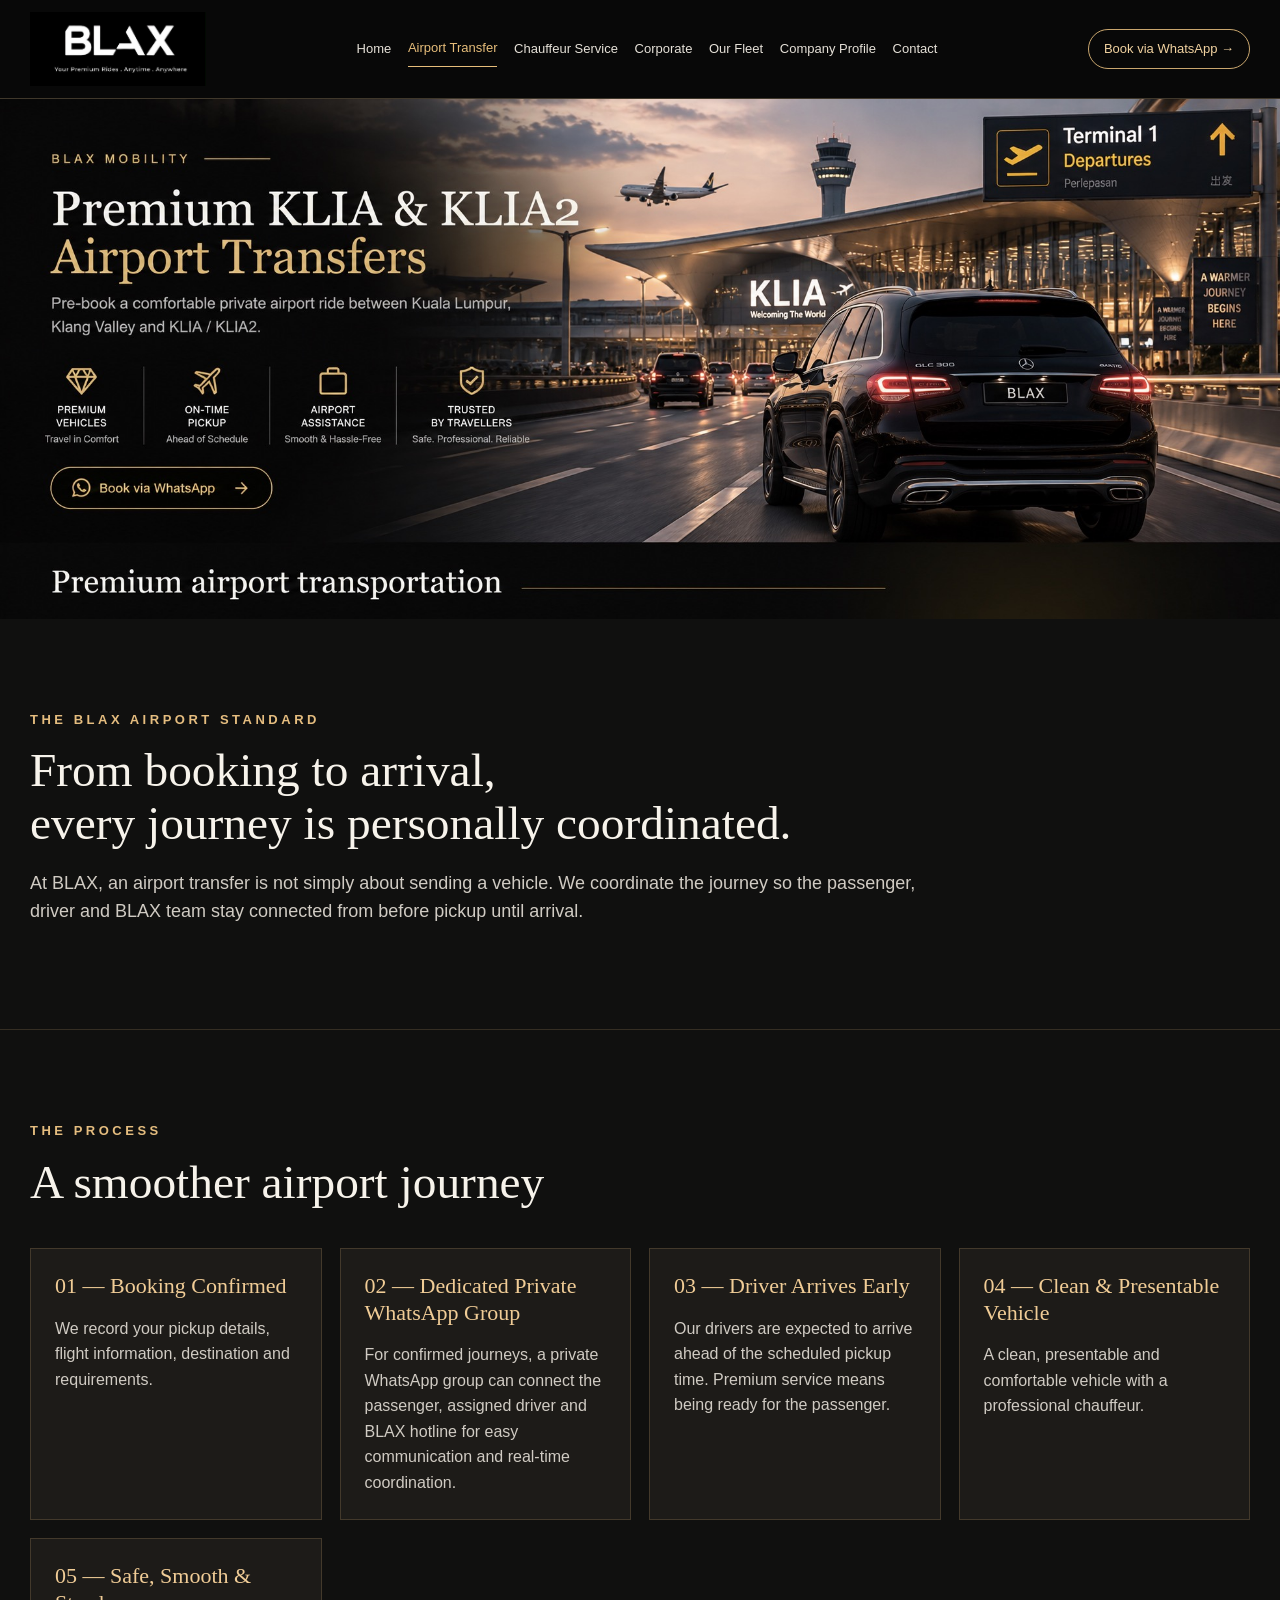
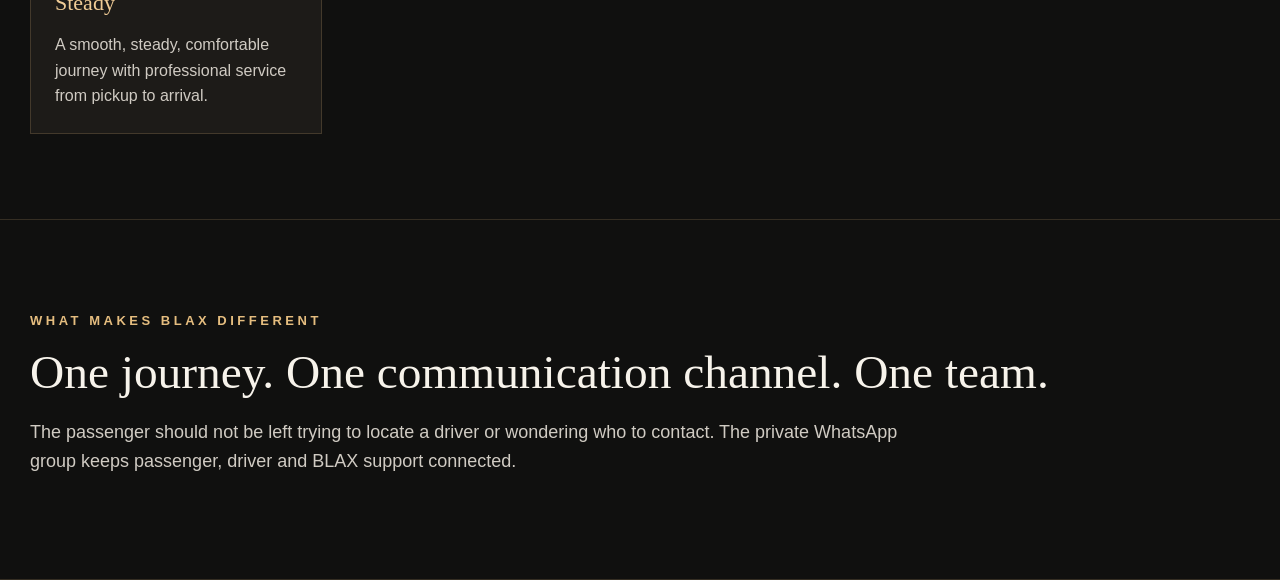
==== commit b1b1c4f2: "Remove Airport Transfer bottom section" ====
--- a/airport-transfer.html
+++ b/airport-transfer.html
@@ -5,5 +5,4 @@
 <body class="page-airport"><a class="skip" href="#main">Skip to content</a>
 <header class="site-header"><div class="header-inner"><a class="brand" href="index.html" aria-label="BLAX Mobility Home"><img src="assets/blax-logo.jpg" alt="BLAX — Your Premium Rides. Anytime. Anywhere."></a>
 <nav class="main-nav" aria-label="Main navigation"><a href="index.html">Home</a><a href="airport-transfer.html" aria-current="page">Airport Transfer</a><a href="chauffeur.html">Chauffeur Service</a><a href="corporate.html">Corporate</a><a href="fleet.html">Our Fleet</a><a href="company-profile.html">Company Profile</a><a href="contact.html">Contact</a></nav><a class="header-cta" href="https://wa.me/60189708896?text=Hi%20BLAX%2C%20I%20would%20like%20to%20book%20a%20ride.%0APickup%3A%0ADestination%3A%0ADate%3A%0ATime%3A%0APassengers%3A" target="_blank" rel="noopener noreferrer">Book via WhatsApp <span aria-hidden="true">→</span></a></div></header>
-<main id="main"><section class="art-stage art-airport" aria-label="Premium KLIA and KLIA2 Airport Transfers"><img src="airport.jpg" alt="Mercedes BLAX airport transfer at KLIA"><div class="desktop-actions"><a class="art-action secondary airport-wa" href="https://wa.me/60189708896?text=Hi%20BLAX%2C%20I%20would%20like%20to%20book%20a%20ride.%0APickup%3A%0ADestination%3A%0ADate%3A%0ATime%3A%0APassengers%3A" target="_blank" rel="noopener noreferrer">Book via WhatsApp <span aria-hidden="true">→</span></a></div></section><div class="mobile-actions"><a class="art-action primary " href="https://wa.me/60189708896?text=Hi%20BLAX%2C%20I%20would%20like%20to%20book%20a%20ride.%0APickup%3A%0ADestination%3A%0ADate%3A%0ATime%3A%0APassengers%3A" target="_blank" rel="noopener noreferrer">Enquire via WhatsApp <span aria-hidden="true">→</span></a></div><section class="section wrap"><p class="eyebrow">THE BLAX AIRPORT STANDARD</p><h2>From booking to arrival,<br>every journey is personally coordinated.</h2><p class=lead>At BLAX, an airport transfer is not simply about sending a vehicle. We coordinate the journey so the passenger, driver and BLAX team stay connected from before pickup until arrival.</p></section><section class="section wrap"><p class="eyebrow">THE PROCESS</p><h2>A smoother airport journey</h2><div class="cards"><article class="card"><h3>01 — Booking Confirmed</h3><p>We record your pickup details, flight information, destination and requirements.</p></article><article class="card"><h3>02 — Dedicated Private WhatsApp Group</h3><p>For confirmed journeys, a private WhatsApp group can connect the passenger, assigned driver and BLAX hotline for easy communication and real-time coordination.</p></article><article class="card"><h3>03 — Driver Arrives Early</h3><p>Our drivers are expected to arrive ahead of the scheduled pickup time. Premium service means being ready for the passenger.</p></article><article class="card"><h3>04 — Clean &amp; Presentable Vehicle</h3><p>A clean, presentable and comfortable vehicle with a professional chauffeur.</p></article><article class="card"><h3>05 — Safe, Smooth &amp; Steady</h3><p>A smooth, steady, comfortable journey with professional service from pickup to arrival.</p></article></div></section><section class="section wrap"><p class="eyebrow">WHAT MAKES BLAX DIFFERENT</p><h2>One journey. One communication channel. One team.</h2><p class=lead>The passenger should not be left trying to locate a driver or wondering who to contact. The private WhatsApp group keeps passenger, driver and BLAX support connected.</p><a class="button" href="https://wa.me/60189708896?text=Hi%20BLAX%2C%20I%20would%20like%20to%20book%20a%20ride.%0APickup%3A%0ADestination%3A%0ADate%3A%0ATime%3A%0APassengers%3A" target="_blank" rel="noopener noreferrer">Book Airport Transfer via WhatsApp <span aria-hidden="true">→</span></a></section></main>
-<footer class="site-footer"><div class="wrap footer-inner"><div><img src="assets/blax-logo.jpg" alt="BLAX"><p>BLAX Mobility Sdn Bhd<br>Your Premium Rides. Anytime. Anywhere.</p></div><div><p>Premium pre-booked rides across Kuala Lumpur and Klang Valley.</p><a href="tel:+60189708896">+60 18-970 8896</a> · <a href="https://wa.me/60189708896?text=Hi%20BLAX%2C%20I%20would%20like%20to%20book%20a%20ride.%0APickup%3A%0ADestination%3A%0ADate%3A%0ATime%3A%0APassengers%3A" target="_blank" rel="noopener noreferrer">WhatsApp BLAX</a></div></div></footer></body></html>+<main id="main"><section class="art-stage art-airport" aria-label="Premium KLIA and KLIA2 Airport Transfers"><img src="airport.jpg" alt="Mercedes BLAX airport transfer at KLIA"><div class="desktop-actions"><a class="art-action secondary airport-wa" href="https://wa.me/60189708896?text=Hi%20BLAX%2C%20I%20would%20like%20to%20book%20a%20ride.%0APickup%3A%0ADestination%3A%0ADate%3A%0ATime%3A%0APassengers%3A" target="_blank" rel="noopener noreferrer">Book via WhatsApp <span aria-hidden="true">→</span></a></div></section><div class="mobile-actions"><a class="art-action primary " href="https://wa.me/60189708896?text=Hi%20BLAX%2C%20I%20would%20like%20to%20book%20a%20ride.%0APickup%3A%0ADestination%3A%0ADate%3A%0ATime%3A%0APassengers%3A" target="_blank" rel="noopener noreferrer">Enquire via WhatsApp <span aria-hidden="true">→</span></a></div><section class="section wrap"><p class="eyebrow">THE BLAX AIRPORT STANDARD</p><h2>From booking to arrival,<br>every journey is personally coordinated.</h2><p class=lead>At BLAX, an airport transfer is not simply about sending a vehicle. We coordinate the journey so the passenger, driver and BLAX team stay connected from before pickup until arrival.</p></section><section class="section wrap"><p class="eyebrow">THE PROCESS</p><h2>A smoother airport journey</h2><div class="cards"><article class="card"><h3>01 — Booking Confirmed</h3><p>We record your pickup details, flight information, destination and requirements.</p></article><article class="card"><h3>02 — Dedicated Private WhatsApp Group</h3><p>For confirmed journeys, a private WhatsApp group can connect the passenger, assigned driver and BLAX hotline for easy communication and real-time coordination.</p></article><article class="card"><h3>03 — Driver Arrives Early</h3><p>Our drivers are expected to arrive ahead of the scheduled pickup time. Premium service means being ready for the passenger.</p></article><article class="card"><h3>04 — Clean &amp; Presentable Vehicle</h3><p>A clean, presentable and comfortable vehicle with a professional chauffeur.</p></article><article class="card"><h3>05 — Safe, Smooth &amp; Steady</h3><p>A smooth, steady, comfortable journey with professional service from pickup to arrival.</p></article></div></section><section class="section wrap"><p class="eyebrow">WHAT MAKES BLAX DIFFERENT</p><h2>One journey. One communication channel. One team.</h2><p class=lead>The passenger should not be left trying to locate a driver or wondering who to contact. The private WhatsApp group keeps passenger, driver and BLAX support connected.</p></section></main></body></html>
--- a/styles.css
+++ b/styles.css
@@ -1,3 +1,17 @@
 *{box-sizing:border-box}body{margin:0;background:#10100f;color:#f7f3eb;font-family:Arial,Helvetica,sans-serif;line-height:1.6}html{scroll-behavior:smooth}a{color:inherit}a:focus-visible{outline:3px solid #f1ca89;outline-offset:3px}.skip{position:absolute;top:-100px;left:12px;z-index:30;background:#fff;color:#111;padding:8px}.skip:focus{top:10px}.site-header{background:#080808;border-bottom:1px solid #40382b;position:relative;z-index:5}.header-inner{max-width:1540px;margin:auto;padding:12px 30px;display:flex;gap:25px;align-items:center;justify-content:space-between}.brand{display:block;flex:0 0 auto}.brand img{display:block;width:176px;height:74px;object-fit:cover;object-position:center 52%}.main-nav{display:flex;gap:clamp(8px,1.3vw,25px);align-items:center;flex-wrap:wrap;justify-content:center}.main-nav a{text-decoration:none;font-size:13px;white-space:nowrap;color:#e6e1d8;padding:7px 0}.main-nav a:hover,.main-nav a[aria-current=page]{color:#e6bd7a;border-bottom:1px solid #e6bd7a}.header-cta{border:1px solid #c9a66e;color:#f1d2a0;padding:9px 15px;border-radius:25px;text-decoration:none;white-space:nowrap;font-size:13px}.header-cta:hover,.art-action:hover,.button:hover{filter:brightness(1.15)}.page-home .site-header{position:absolute;top:0;left:0;width:100%;background:#080808ee}.art-stage{position:relative;width:100%;background:#0c0b0a}.art-stage>img{display:block;width:100%;height:auto;max-width:none}.desktop-actions{position:absolute;inset:0;pointer-events:none}.art-action{position:absolute;pointer-events:auto;display:inline-flex;align-items:center;justify-content:center;gap:.7em;text-decoration:none;font-weight:600;white-space:nowrap;line-height:1.2;font-size:clamp(12px,1.15vw,20px);padding:.7em 1.25em;border-radius:100px;border:1px solid #e8bf7e;color:#e8bf7e;background:#13110f;box-shadow:0 0 0 2px #15110f}.art-action.primary{background:#f0c981;color:#1b1610;border-color:#f0c981}.art-action.secondary{background:#121110;color:#f0d29e}.art-action.service{background:#121110;color:#e8bd7a;box-shadow:none;border:0;padding:.25em .5em;font-size:clamp(10px,.95vw,17px)}.home-wa{left:4.8%;top:46.3%}.home-fleet{left:22.6%;top:46.3%}.service-airport{left:10.3%;top:93.9%}.service-chauffeur{left:34.4%;top:93.9%}.service-corporate{left:59.3%;top:93.9%}.service-private{left:84.1%;top:93.9%}.airport-wa{left:4%;top:71.5%}.chauffeur-wa{left:4%;top:84%}.chauffeur-fleet{left:20.3%;top:84%}.corporate-more{left:4%;top:70.2%}.company-more{left:3.5%;top:68.2%}.contact-wa{left:4%;top:58.8%}.mobile-actions{display:none}.wrap{max-width:1320px;margin:auto;padding-left:30px;padding-right:30px}.section{padding-top:78px;padding-bottom:85px;border-bottom:1px solid #352e23}.eyebrow{letter-spacing:.27em;color:#e5bd7f;font-size:13px;font-weight:700}.section h2{font-family:Georgia,'Times New Roman',serif;font-size:clamp(34px,3.7vw,58px);font-weight:400;line-height:1.1;margin:14px 0 20px}.lead{max-width:900px;color:#d0cbc3;font-size:18px}.section .button{margin-top:24px}.button{display:inline-flex;gap:12px;border:1px solid #e8bf7e;border-radius:30px;background:#e8bf7e;color:#1a140e;text-decoration:none;padding:12px 22px;font-weight:700}.cards{display:grid;grid-template-columns:repeat(4,minmax(0,1fr));gap:18px;margin-top:40px}.card{background:#1d1b18;border:1px solid #43392b;padding:24px;min-height:170px}.card h3{font-family:Georgia,serif;font-size:22px;line-height:1.2;font-weight:400;color:#f0cc96;margin:0 0 16px}.card p{color:#d0cbc3;margin:0}.site-footer{background:#080808;padding:40px 0;color:#bbb4a8}.footer-inner{display:flex;justify-content:space-between;gap:30px;align-items:center}.site-footer img{width:140px;height:59px;object-fit:cover;object-position:center 52%;display:block}.site-footer p{margin:8px 0;max-width:460px}.site-footer a{color:#e5bd7f}@media(max-width:1100px){.header-inner{flex-wrap:wrap;justify-content:center}.main-nav{order:3;width:100%}.cards{grid-template-columns:repeat(2,1fr)}}@media(max-width:700px){.header-inner{gap:10px;padding:12px 16px}.brand img{width:145px;height:62px}.header-cta{font-size:12px}.main-nav{justify-content:flex-start;flex-wrap:nowrap;overflow-x:auto;padding:5px 2px 10px;gap:18px}.main-nav a{font-size:13px}.page-home .site-header{position:relative}.art-stage{width:100%}.art-stage>img{width:100%;height:auto}.desktop-actions{display:none}.mobile-actions{display:flex;flex-wrap:wrap;gap:12px;padding:17px 22px 25px;background:#141210}.mobile-actions .art-action{position:static;min-height:44px;font-size:14px;padding:11px 18px}.wrap{padding-left:22px;padding-right:22px}.section{padding-top:54px;padding-bottom:60px}.cards{grid-template-columns:1fr;gap:12px}.card{min-height:0}.footer-inner{display:block}}
 
 .mobile-service-links{display:none}@media(max-width:700px){.mobile-service-links{display:grid;grid-template-columns:repeat(2,minmax(0,1fr));gap:10px;padding:0 22px 24px}.mobile-service-links a{color:#f0ce93;background:#1d1b18;border:1px solid #4c3d2a;padding:12px;text-decoration:none;font-size:13px;min-height:44px}}
+
+/* The approved artwork already draws the buttons. These real links make those exact visual buttons interactive without drawing a second button. */
+.desktop-actions{display:block;pointer-events:none}
+.desktop-actions .art-action{display:block;position:absolute;z-index:2;pointer-events:auto;cursor:pointer;overflow:hidden;text-indent:-9999px;white-space:nowrap;font-size:0;padding:0;border:0;border-radius:0;background:transparent;color:transparent;box-shadow:none;filter:none}
+.desktop-actions .art-action:hover{filter:none}.desktop-actions .art-action span{display:none}
+.home-wa{left:4.2%;top:45.8%;width:18%;height:8.5%}.home-fleet{left:22%;top:45.8%;width:15%;height:8.5%}
+.service-airport{left:9%;top:92%;width:13%;height:7%}.service-chauffeur{left:33%;top:92%;width:13%;height:7%}.service-corporate{left:58%;top:92%;width:13%;height:7%}.service-private{left:82%;top:92%;width:13%;height:7%}
+.airport-wa{left:2.5%;top:69%;width:21%;height:11%}
+.chauffeur-wa{left:2.5%;top:82%;width:18%;height:11%}.chauffeur-fleet{left:20%;top:82%;width:17%;height:11%}
+.corporate-more{left:2.5%;top:68%;width:30%;height:11%}
+.company-more{left:2.5%;top:66%;width:22%;height:11%}
+.contact-wa{left:2.5%;top:56%;width:23%;height:11%}
+.mobile-actions,.mobile-service-links{display:none!important}
+@media(max-width:700px){.desktop-actions{display:block}.desktop-actions .art-action{min-height:44px}.page-home .art-stage:before{content:'';position:absolute;top:0;left:0;right:0;height:9.5%;z-index:1;background:#080808;pointer-events:none}}
